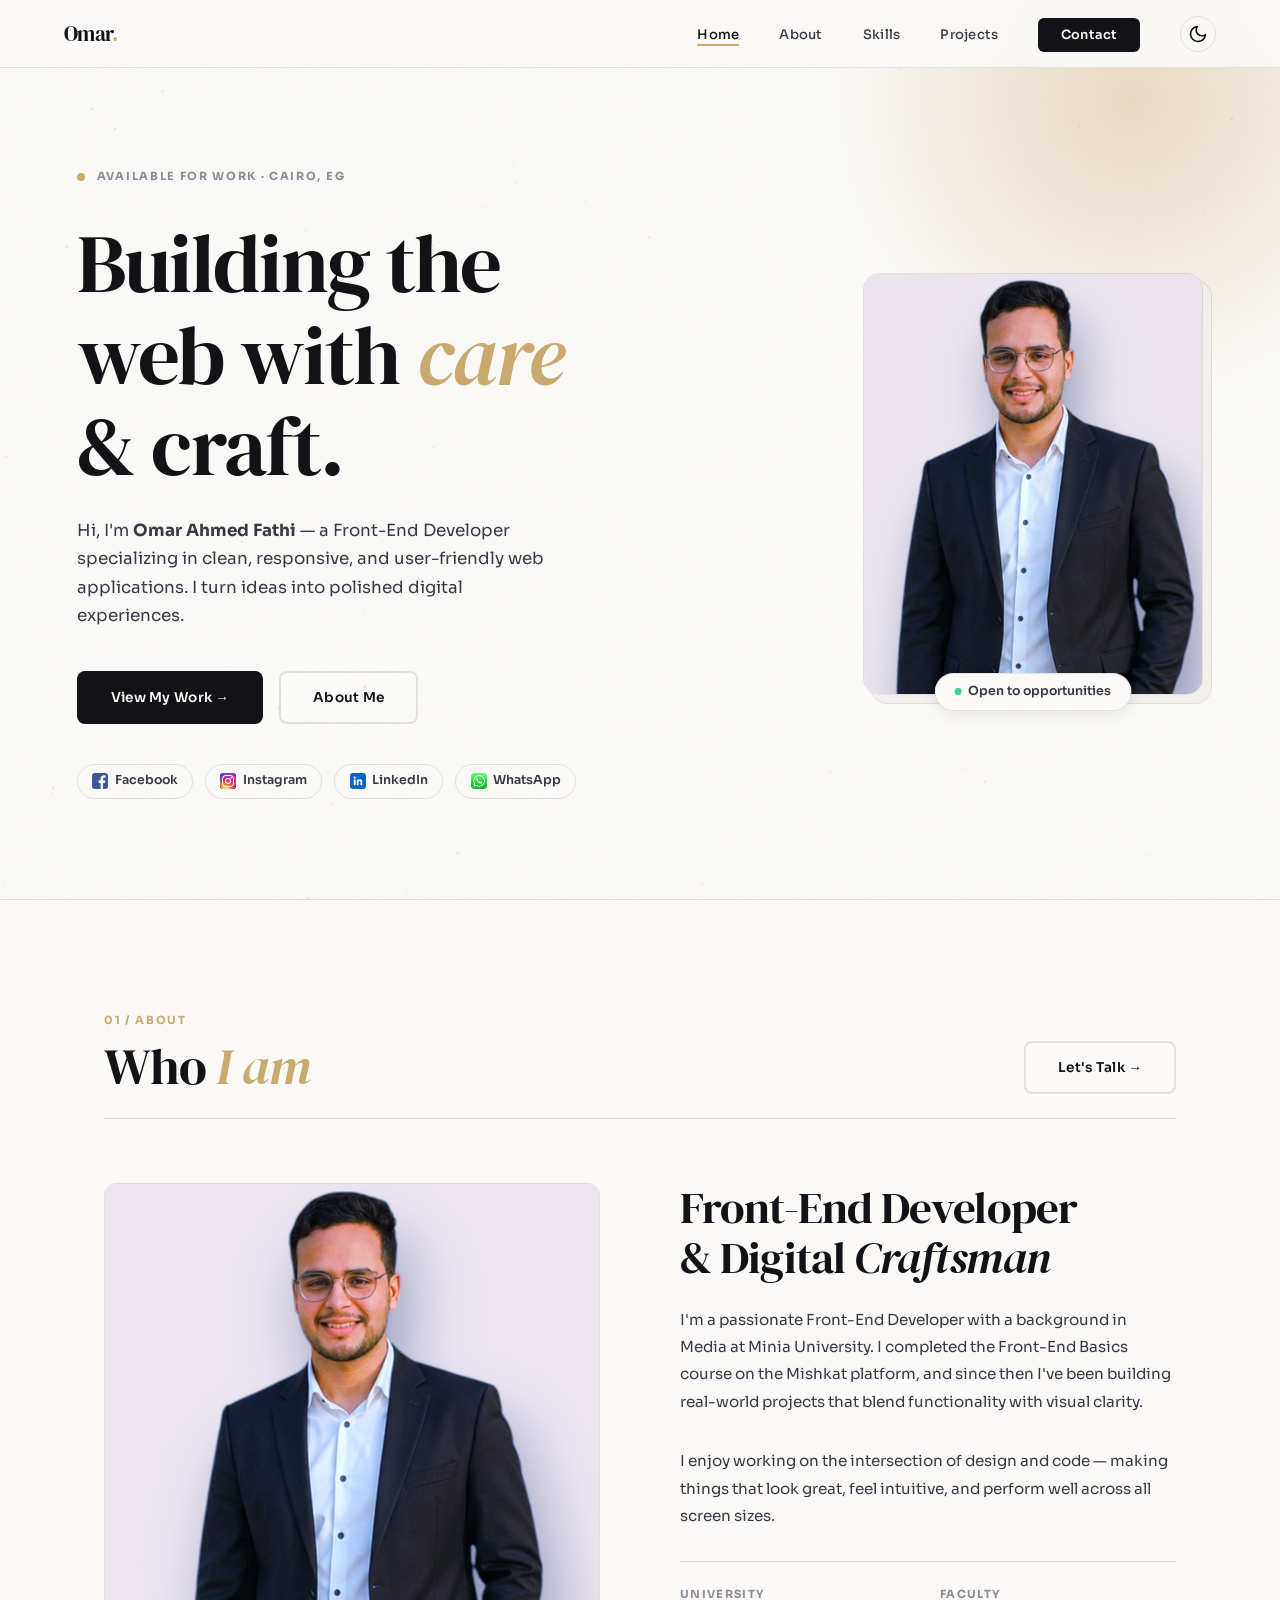
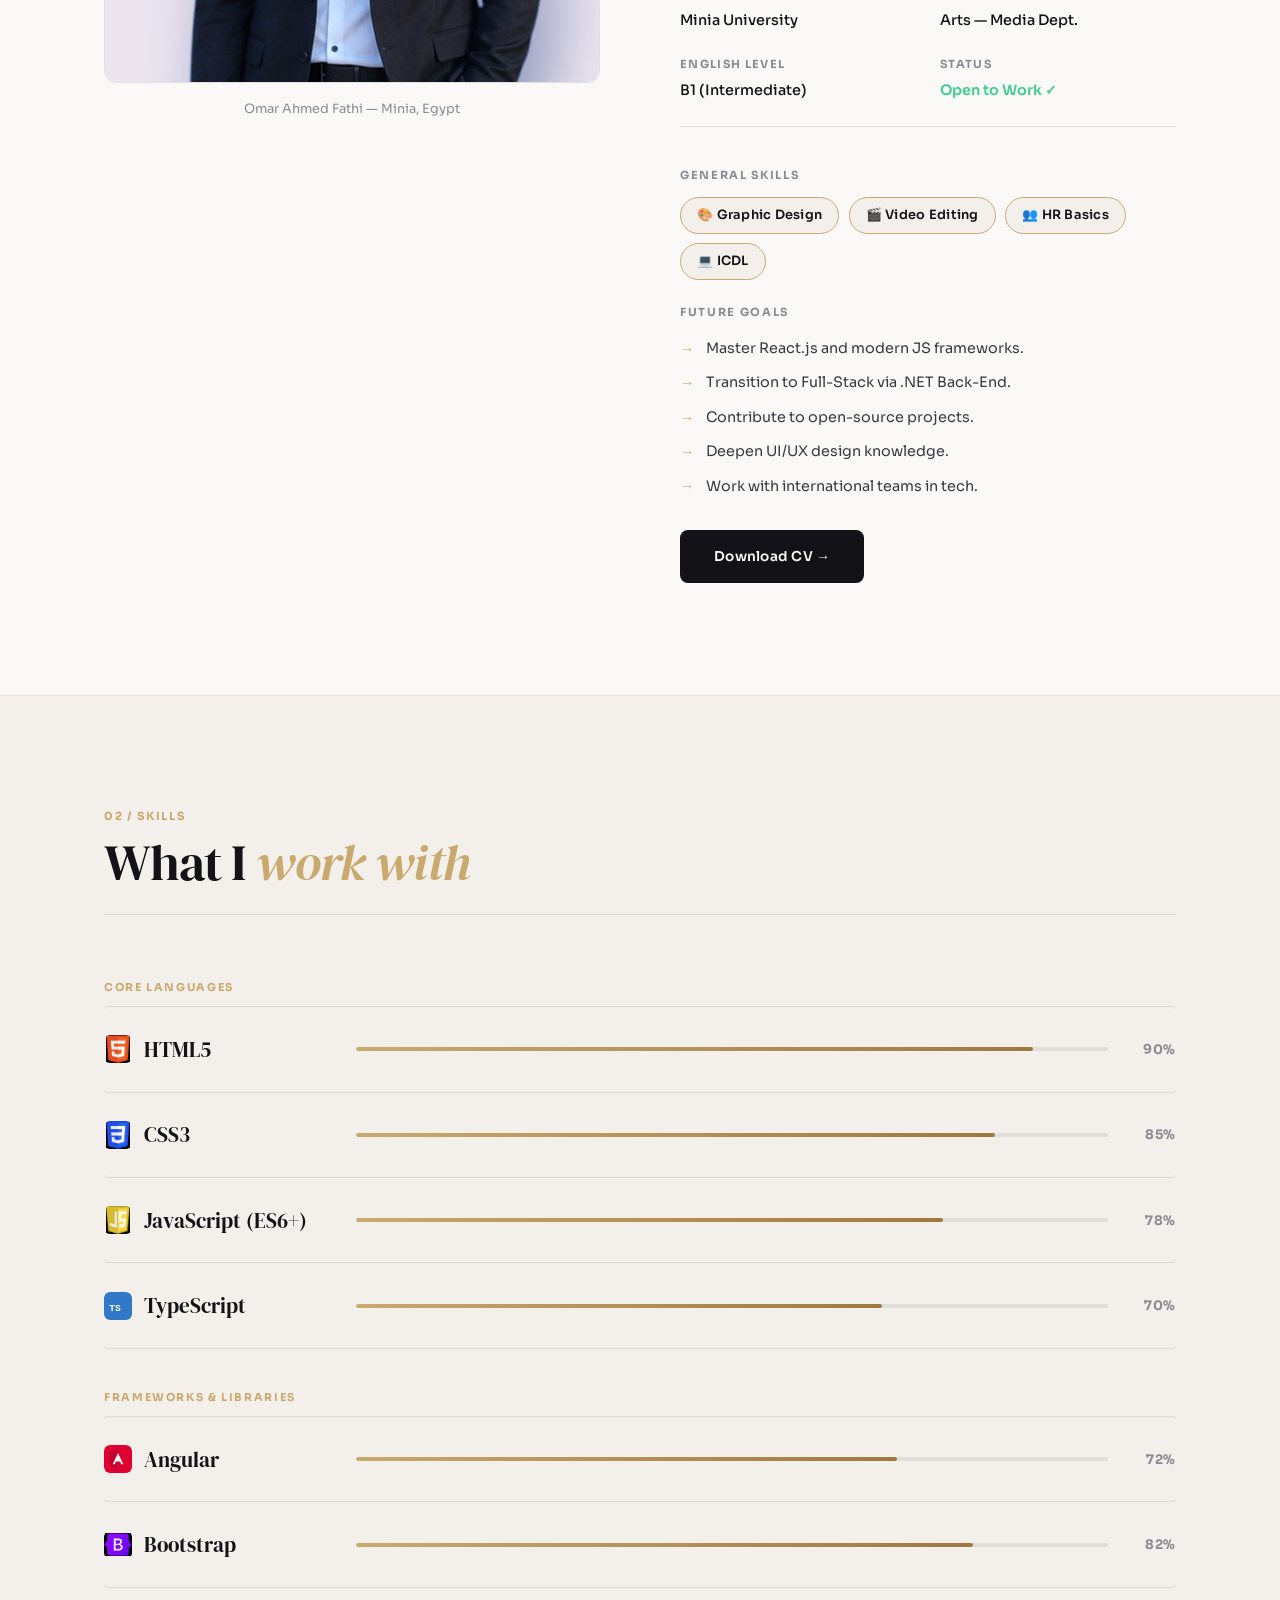
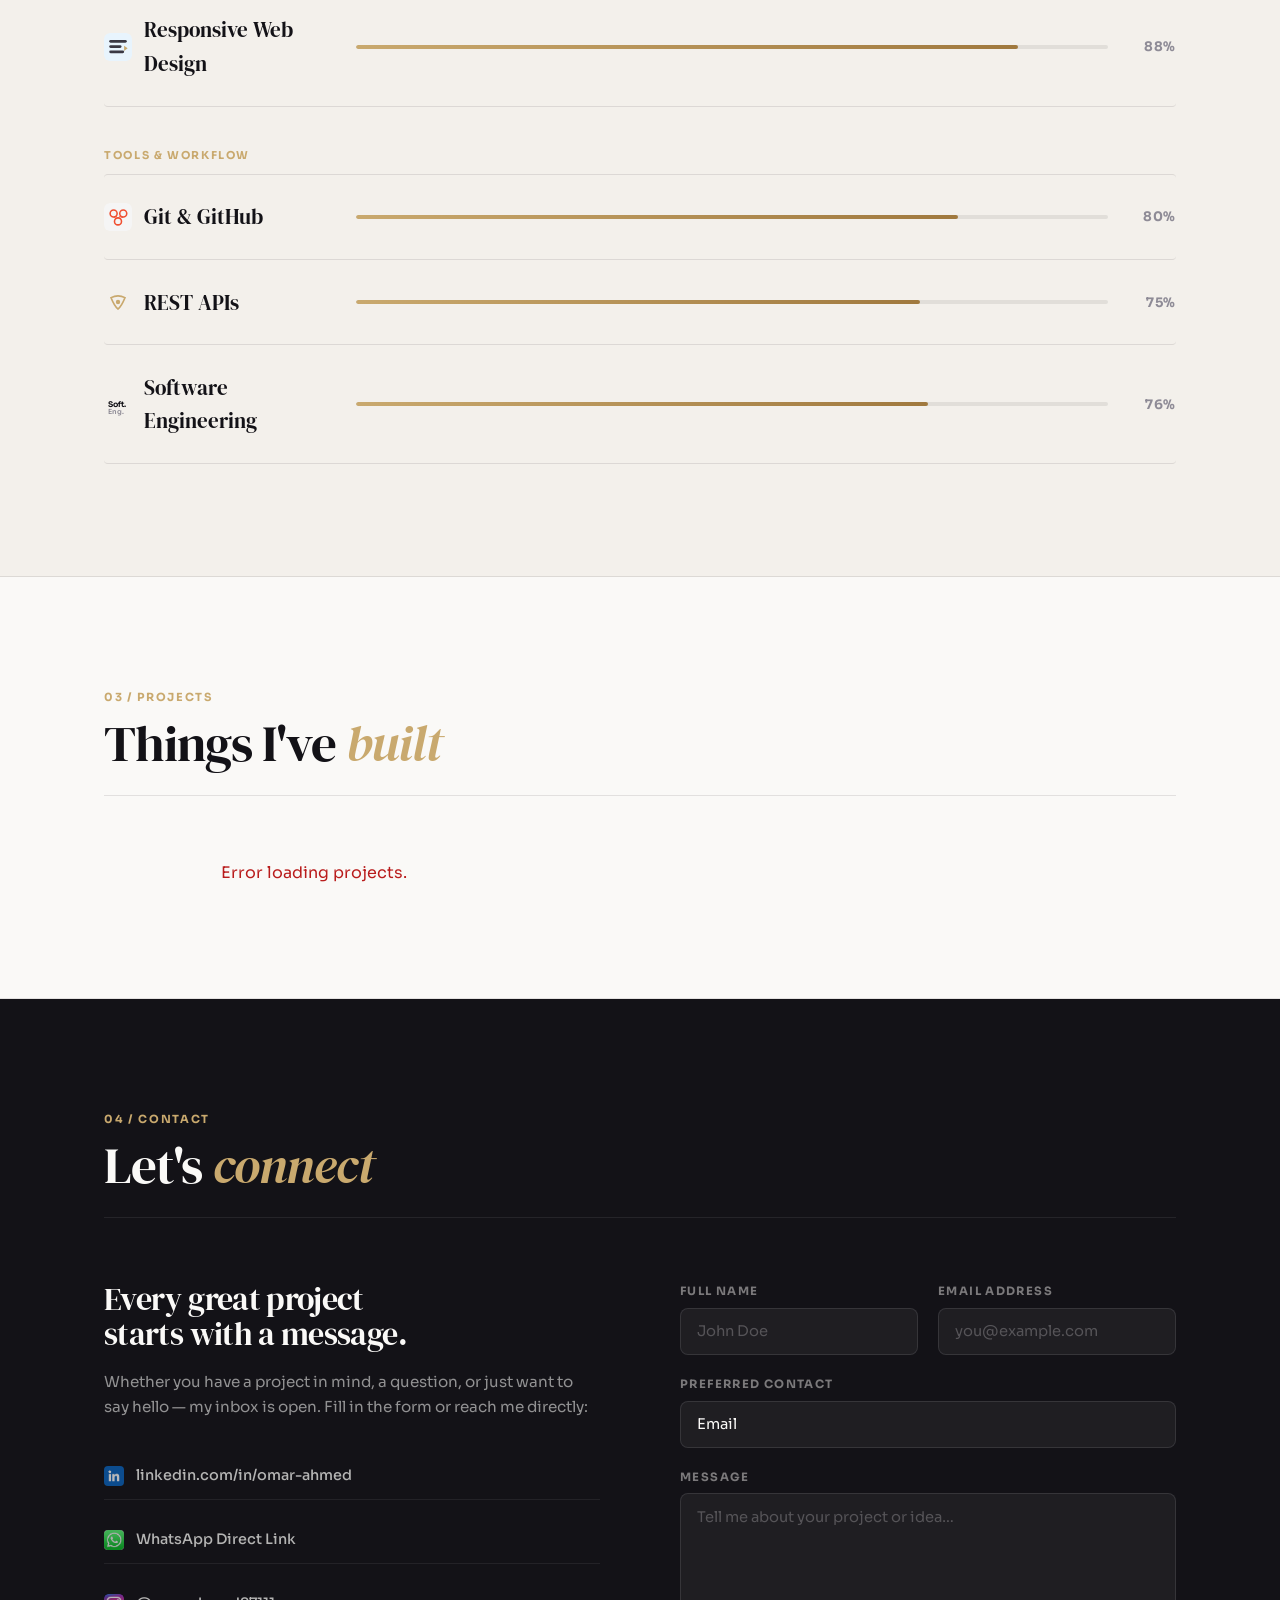
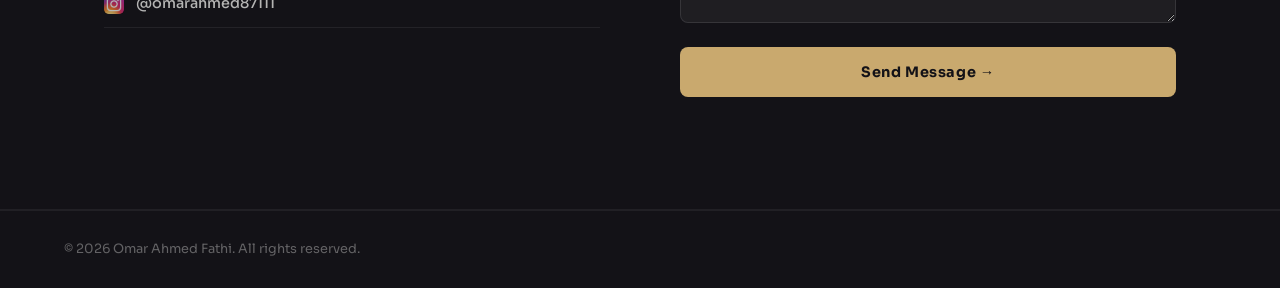
==== Frontend/index.html @ cca3f872 "feat: full portfolio with .NET backend, dark mode, dashboard auth, animations" ====
<!DOCTYPE html>
<html lang="en">
<head>
  <meta charset="UTF-8">
  <meta name="viewport" content="width=device-width, initial-scale=1.0">
  <title>Omar Ahmed — Front‑End Developer & UI/UX Designer</title>
  <meta name="description" content="Omar Ahmed Fathi – Front‑End Developer crafting responsive, pixel‑perfect web experiences. Open to freelance, remote, and full‑time opportunities.">
  <link rel="preconnect" href="https://fonts.googleapis.com">
  <link rel="preconnect" href="https://fonts.gstatic.com" crossorigin>
  <link href="https://fonts.googleapis.com/css2?family=DM+Serif+Display:ital@0;1&family=Sora:wght@300;400;500;600;700&display=swap" rel="stylesheet">
  <link rel="stylesheet" href="style.css">
</head>
<body>

  <!-- ═══════════ NAVBAR ═══════════ -->
  <nav id="mainNav">
    <div class="nav-inner">
      <a href="#home" class="nav-logo">Omar<span>.</span></a>

      <ul class="nav-links" id="navLinks">
        <li><a href="#home">Home</a></li>
        <li><a href="#about">About</a></li>
        <li><a href="#skills">Skills</a></li>
        <li><a href="#projects">Projects</a></li>
        <li><a href="#contact" class="nav-cta">Contact</a></li>
        <li>
          <button id="themeToggle" class="theme-toggle-btn" aria-label="Toggle theme">
            <!-- Moon icon (for light mode) -->
            <svg id="moonIcon" xmlns="http://www.w3.org/2000/svg" width="20" height="20" viewBox="0 0 24 24" fill="none" stroke="currentColor" stroke-width="2" stroke-linecap="round" stroke-linejoin="round">
              <path d="M21 12.79A9 9 0 1 1 11.21 3 7 7 0 0 0 21 12.79z"></path>
            </svg>
            <!-- Sun icon (for dark mode) -->
            <svg id="sunIcon" xmlns="http://www.w3.org/2000/svg" width="20" height="20" viewBox="0 0 24 24" fill="none" stroke="currentColor" stroke-width="2" stroke-linecap="round" stroke-linejoin="round" style="display: none;">
              <circle cx="12" cy="12" r="5"></circle>
              <line x1="12" y1="1" x2="12" y2="3"></line>
              <line x1="12" y1="21" x2="12" y2="23"></line>
              <line x1="4.22" y1="4.22" x2="5.64" y2="5.64"></line>
              <line x1="18.36" y1="18.36" x2="19.78" y2="19.78"></line>
              <line x1="1" y1="12" x2="3" y2="12"></line>
              <line x1="21" y1="12" x2="23" y2="12"></line>
              <line x1="4.22" y1="19.78" x2="5.64" y2="18.36"></line>
              <line x1="18.36" y1="5.64" x2="19.78" y2="4.22"></line>
            </svg>
          </button>
        </li>
      </ul>

      <button class="nav-toggle" id="navToggle" aria-label="Toggle menu">
        <span></span><span></span><span></span>
      </button>
    </div>
  </nav>

  <!-- ═══════════ HERO ═══════════ -->
  <section id="home">
    <div class="hero-inner">

      <!-- Left: Text -->
      <div class="hero-text">
        <div class="hero-eyebrow">
          <span class="dot"></span>
          <span class="label">Available for work · Cairo, EG</span>
        </div>

        <h1 class="hero-title reveal">
          Building the<br>
          web with <em>care</em><br>
          & craft.
        </h1>

        <p class="hero-sub reveal" data-d="1">
          Hi, I'm <strong>Omar Ahmed Fathi</strong> — a Front-End Developer
          specializing in clean, responsive, and user-friendly web applications.
          I turn ideas into polished digital experiences.
        </p>

        <div class="hero-actions reveal" data-d="2">
          <a href="#projects" class="btn-primary">View My Work →</a>
          <a href="#about"    class="btn-secondary">About Me</a>
        </div>

        <div class="hero-socials reveal" data-d="3">
          <a href="https://www.facebook.com/OmarAhmed8787" target="_blank" rel="noopener" class="social-pill">
            <img src="download.png" alt="">Facebook
          </a>
          <a href="https://www.instagram.com/omarahmed87111" target="_blank" rel="noopener" class="social-pill">
            <img src="instagram.jpg" alt="">Instagram
          </a>
          <a href="https://www.linkedin.com/in/omar-ahmed-b2357a26a" target="_blank" rel="noopener" class="social-pill">
            <img src="linked.png" alt="">LinkedIn
          </a>
          <a href="https://wa.me/qr/S2F5TFCACLSGJ1" target="_blank" rel="noopener" class="social-pill">
            <img src="whats.jpeg" alt="">WhatsApp
          </a>
        </div>
      </div>

      <!-- Right: Photo -->
      <div class="hero-photo-wrap reveal from-right">
        <div class="hero-photo-card">
          <img src="omar1.jpg" alt="Omar Ahmed Fathi">
        </div>
        <div class="hero-badge">
          <span class="status-dot"></span> Open to opportunities
        </div>
      </div>

    </div>
  </section>

  <!-- ═══════════ ABOUT ═══════════ -->
  <section id="about">
    <div class="section-wrap">

      <div class="section-header reveal">
        <div>
          <div class="section-num">01 / About</div>
          <h2 class="section-title">Who <em>I am</em></h2>
        </div>
        <a href="#contact" class="btn-secondary" style="flex-shrink:0">Let's Talk →</a>
      </div>

      <div class="about-grid">
        <div class="about-photo reveal from-left">
          <img src="omar1.jpg" alt="Omar Ahmed">
          <p class="about-photo-caption">Omar Ahmed Fathi — Minia, Egypt</p>
        </div>

        <div class="about-content reveal from-right" data-d="1">
          <h2>Front-End Developer<br>& Digital <em>Craftsman</em></h2>

          <p class="about-body" style="margin-top:1.25rem">
            I'm a passionate Front-End Developer with a background in Media at
            Minia University. I completed the Front-End Basics course on the
            Mishkat platform, and since then I've been building real-world projects
            that blend functionality with visual clarity.
          </p>

          <p class="about-body">
            I enjoy working on the intersection of design and code — making
            things that look great, feel intuitive, and perform well across all
            screen sizes.
          </p>

          <div class="info-row">
            <div class="info-item">
              <div class="info-label">University</div>
              <div class="info-value">Minia University</div>
            </div>
            <div class="info-item">
              <div class="info-label">Faculty</div>
              <div class="info-value">Arts — Media Dept.</div>
            </div>
            <div class="info-item">
              <div class="info-label">English Level</div>
              <div class="info-value">B1 (Intermediate)</div>
            </div>
            <div class="info-item">
              <div class="info-label">Status</div>
              <div class="info-value" style="color:#3ecf8e; font-weight:600">Open to Work ✓</div>
            </div>
          </div>

          <p class="label" style="margin-bottom:0.75rem">General Skills</p>
          <div class="general-skills-badges">
            <span class="gen-badge">🎨 Graphic Design</span>
            <span class="gen-badge">🎬 Video Editing</span>
            <span class="gen-badge">👥 HR Basics</span>
            <span class="gen-badge">💻 ICDL</span>
          </div>

          <p class="label" style="margin-bottom:1rem; margin-top:1.5rem">Future Goals</p>
          <ul class="goals-list">
            <li>Master React.js and modern JS frameworks.</li>
            <li>Transition to Full-Stack via .NET Back-End.</li>
            <li>Contribute to open-source projects.</li>
            <li>Deepen UI/UX design knowledge.</li>
            <li>Work with international teams in tech.</li>
          </ul>

          <div style="margin-top:2rem; display:flex; gap:1rem; flex-wrap:wrap">
            <a href="#" class="btn-primary">Download CV →</a>
          </div>
        </div>
      </div>

    </div>
  </section>

  <!-- ═══════════ SKILLS ═══════════ -->
  <section id="skills">
    <div class="section-wrap">

      <div class="section-header reveal">
        <div>
          <div class="section-num">02 / Skills</div>
          <h2 class="section-title">What I <em>work with</em></h2>
        </div>
      </div>

      <!-- ── Core ──────────────────────────────── -->
      <p class="skills-group-label reveal">Core Languages</p>
      <div class="skills-list" id="skillsList">
        <div class="skill-row reveal" data-d="1">
          <div class="skill-name"><img src="html1.jpg" alt="HTML5">HTML5</div>
          <div class="skill-bar-wrap"><div class="skill-bar" data-pct="90"></div></div>
          <div class="skill-pct">90%</div>
        </div>
        <div class="skill-row reveal" data-d="2">
          <div class="skill-name"><img src="css.jpg" alt="CSS3">CSS3</div>
          <div class="skill-bar-wrap"><div class="skill-bar" data-pct="85"></div></div>
          <div class="skill-pct">85%</div>
        </div>
        <div class="skill-row reveal" data-d="3">
          <div class="skill-name"><img src="JS.jpg" alt="JavaScript">JavaScript (ES6+)</div>
          <div class="skill-bar-wrap"><div class="skill-bar" data-pct="78"></div></div>
          <div class="skill-pct">78%</div>
        </div>
        <div class="skill-row reveal" data-d="4">
          <div class="skill-name">
            <svg class="skill-svg-icon" viewBox="0 0 32 32" xmlns="http://www.w3.org/2000/svg"><rect width="32" height="32" rx="6" fill="#3178C6"/><text x="6" y="22" font-size="11" font-weight="700" fill="#fff" font-family="monospace">TS</text></svg>
            TypeScript
          </div>
          <div class="skill-bar-wrap"><div class="skill-bar" data-pct="70"></div></div>
          <div class="skill-pct">70%</div>
        </div>
      </div>

      <!-- ── Frameworks ─────────────────────────── -->
      <p class="skills-group-label reveal" style="margin-top:2.5rem">Frameworks &amp; Libraries</p>
      <div class="skills-list">
        <div class="skill-row reveal" data-d="1">
          <div class="skill-name">
            <svg class="skill-svg-icon" viewBox="0 0 32 32" xmlns="http://www.w3.org/2000/svg"><rect width="32" height="32" rx="6" fill="#DD0031"/><polygon points="16,5 5.5,9.8 7.2,23.8 16,28.5 24.8,23.8 26.5,9.8" fill="#C3002F"/><polygon points="16,5 16,28.5 24.8,23.8 26.5,9.8" fill="#DD0031"/><polygon points="16,9 10,22 12.3,22 13.6,18.8 18.4,18.8 19.7,22 22,22" fill="#fff"/><polygon points="16,12.5 17.9,17.2 14.1,17.2" fill="#fff" opacity=".5"/></svg>
            Angular
          </div>
          <div class="skill-bar-wrap"><div class="skill-bar" data-pct="72"></div></div>
          <div class="skill-pct">72%</div>
        </div>
        <div class="skill-row reveal" data-d="2">
          <div class="skill-name"><img src="boots.jpg" alt="Bootstrap">Bootstrap</div>
          <div class="skill-bar-wrap"><div class="skill-bar" data-pct="82"></div></div>
          <div class="skill-pct">82%</div>
        </div>
        <div class="skill-row reveal" data-d="3">
          <div class="skill-name">
            <svg class="skill-svg-icon" viewBox="0 0 32 32" xmlns="http://www.w3.org/2000/svg"><rect width="32" height="32" rx="6" fill="#e8f4fd"/><rect x="6" y="8" width="20" height="3" rx="1.5" fill="#3a3843"/><rect x="6" y="14" width="14" height="3" rx="1.5" fill="#3a3843"/><rect x="6" y="20" width="17" height="3" rx="1.5" fill="#3a3843"/><path d="M23 14.5v6l4-3-4-3z" fill="#c9a96e"/></svg>
            Responsive Web Design
          </div>
          <div class="skill-bar-wrap"><div class="skill-bar" data-pct="88"></div></div>
          <div class="skill-pct">88%</div>
        </div>
      </div>

      <!-- ── Tools ─────────────────────────────── -->
      <p class="skills-group-label reveal" style="margin-top:2.5rem">Tools &amp; Workflow</p>
      <div class="skills-list">
        <div class="skill-row reveal" data-d="1">
          <div class="skill-name">
            <svg class="skill-svg-icon" viewBox="0 0 32 32" xmlns="http://www.w3.org/2000/svg"><rect width="32" height="32" rx="6" fill="#f5f5f5"/><circle cx="11" cy="12" r="4" stroke="#F05032" stroke-width="1.8" fill="none"/><circle cx="22" cy="12" r="4" stroke="#F05032" stroke-width="1.8" fill="none"/><circle cx="16" cy="21" r="4" stroke="#F05032" stroke-width="1.8" fill="none"/><line x1="14.5" y1="15.5" x2="11" y2="16.5" stroke="#F05032" stroke-width="1.3"/><line x1="17.5" y1="15.5" x2="22" y2="16.5" stroke="#F05032" stroke-width="1.3"/></svg>
            Git &amp; GitHub
          </div>
          <div class="skill-bar-wrap"><div class="skill-bar" data-pct="80"></div></div>
          <div class="skill-pct">80%</div>
        </div>

        <div class="skill-row reveal">
          <div class="skill-name">
            <svg class="skill-svg-icon" viewBox="0 0 32 32" xmlns="http://www.w3.org/2000/svg"><rect width="32" height="32" rx="6" fill="#f3f0eb"/><path d="M8 11 Q16 7 24 11 Q20 21 16 24 Q12 21 8 11Z" stroke="#c9a96e" stroke-width="1.8" fill="none"/><circle cx="16" cy="16" r="2.5" fill="#c9a96e"/></svg>
            REST APIs
          </div>
          <div class="skill-bar-wrap"><div class="skill-bar" data-pct="75"></div></div>
          <div class="skill-pct">75%</div>
        </div>
        <div class="skill-row reveal" data-d="1">
          <div class="skill-name">
            <svg class="skill-svg-icon" viewBox="0 0 32 32" xmlns="http://www.w3.org/2000/svg"><rect width="32" height="32" rx="6" fill="#f3f0eb"/><text x="5" y="19" font-size="9" font-weight="700" fill="#131217" font-family="'Sora',sans-serif">Soft.</text><text x="5" y="27" font-size="8" font-weight="600" fill="#8e8b96" font-family="'Sora',sans-serif">Eng.</text></svg>
            Software Engineering
          </div>
          <div class="skill-bar-wrap"><div class="skill-bar" data-pct="76"></div></div>
          <div class="skill-pct">76%</div>
        </div>
      </div>

    </div>
  </section>

  <!-- ═══════════ PROJECTS ═══════════ -->
  <section id="projects">
    <div class="section-wrap">

      <div class="section-header reveal">
        <div>
          <div class="section-num">03 / Projects</div>
          <h2 class="section-title">Things I've <em>built</em></h2>
        </div>
      </div>

      <div id="dynamicProjectsGrid" class="projects-grid">
        <!-- Projects will be dynamically loaded here by script.js -->
      </div>
    </div>
  </section>

  <!-- ═══════════ CONTACT ═══════════ -->
  <section id="contact">
    <div class="section-wrap">

      <div class="section-header reveal">
        <div>
          <div class="section-num">04 / Contact</div>
          <h2 class="section-title">Let's <em>connect</em></h2>
        </div>
      </div>

      <div class="contact-grid">

        <!-- Left: Info -->
        <div class="contact-intro reveal from-left">
          <h3>Every great project<br>starts with a message.</h3>
          <p>Whether you have a project in mind, a question, or just want to say hello — my inbox is open. Fill in the form or reach me directly:</p>

          <div class="contact-links">
            <a href="https://www.linkedin.com/in/omar-ahmed-b2357a26a" target="_blank" rel="noopener" class="contact-link-item">
              <img src="linked.png" alt="LinkedIn"> linkedin.com/in/omar-ahmed
            </a>
            <a href="https://wa.me/qr/S2F5TFCACLSGJ1" target="_blank" rel="noopener" class="contact-link-item">
              <img src="whats.jpeg" alt="WhatsApp"> WhatsApp Direct Link
            </a>
            <a href="https://www.instagram.com/omarahmed87111" target="_blank" rel="noopener" class="contact-link-item">
              <img src="instagram.jpg" alt="Instagram"> @omarahmed87111
            </a>
          </div>
        </div>

        <!-- Right: Form -->
        <div class="reveal from-right" data-d="1">
          <div id="formMessage" class="d-none" style="display:none"></div>
          <form id="contactForm" class="contact-form-wrap" novalidate>
            <div style="display:grid; grid-template-columns:1fr 1fr; gap:1.25rem">
              <div class="field-group">
                <label class="field-label">Full Name</label>
                <input type="text" id="name" class="field-input" required placeholder="John Doe">
              </div>
              <div class="field-group">
                <label class="field-label">Email Address</label>
                <input type="email" id="email" class="field-input" required placeholder="you@example.com">
              </div>
            </div>
            <div class="field-group">
              <label class="field-label">Preferred Contact</label>
              <select id="contactVia" class="field-select">
                <option value="Email">Email</option>
                <option value="WhatsApp">WhatsApp / Phone</option>
              </select>
            </div>
            <div class="field-group">
              <label class="field-label">Message</label>
              <textarea id="message" class="field-textarea" required placeholder="Tell me about your project or idea…"></textarea>
            </div>
            <button type="submit" class="form-submit" id="submitBtn">Send Message →</button>
          </form>
        </div>

      </div>
    </div>
  </section>

  <!-- ═══════════ FOOTER ═══════════ -->
  <footer>
    <p>&copy; 2026 Omar Ahmed Fathi. All rights reserved.</p>
  </footer>

  <script src="script.js"></script>
</body>
</html>
---- Frontend/style.css ----
/* ==========================================
   OMAR AHMED — PORTFOLIO
   Design: Editorial / Warm-Modern
========================================== */

@import url('https://fonts.googleapis.com/css2?family=DM+Serif+Display:ital@0;1&family=Sora:wght@300;400;500;600;700&display=swap');

/* ─── DESIGN TOKENS ─────────────────────── */
:root {
  --ink:        #131217;        /* near-black text */
  --ink-2:      #3a3843;        /* secondary text */
  --ink-3:      #8e8b96;        /* muted/caption */
  --paper:      #faf9f7;        /* warm off-white bg */
  --paper-2:    #f3f0eb;        /* slightly deeper */
  --warm:       #c9a96e;        /* gold accent */
  --warm-deep:  #a0793e;        /* dark gold */
  --line:       rgba(19,18,23,0.1); /* subtle divider */
  --nav-h:      68px;
}

[data-theme="dark"] {
  --ink:        #f0f0f5;
  --ink-2:      #c3c3d0;
  --ink-3:      #8888a0;
  --paper:      #0b0c10;
  --paper-2:    #15161d;
  --warm:       #00e5ff;
  --warm-deep:  #00b3cc;
  --line:       rgba(255,255,255,0.1);
}

/* ─── RESET & BASE ───────────────────────── */
*, *::before, *::after { box-sizing: border-box; margin: 0; padding: 0; }

html { scroll-behavior: smooth; }

body {
  background: var(--paper);
  color: var(--ink);
  font-family: 'Sora', sans-serif;
  font-size: 16px;
  line-height: 1.6;
  overflow-x: hidden;
  -webkit-font-smoothing: antialiased;
  transition: background-color 0.4s ease, color 0.4s ease;
}

img { display: block; max-width: 100%; }

/* ─── KEYFRAME ANIMATIONS ────────────────── */
@keyframes fadeUp {
  from { opacity: 0; transform: translateY(40px); }
  to   { opacity: 1; transform: translateY(0); }
}

@keyframes fadeIn {
  from { opacity: 0; }
  to   { opacity: 1; }
}

@keyframes slideInLeft {
  from { opacity: 0; transform: translateX(-50px); }
  to   { opacity: 1; transform: translateX(0); }
}

@keyframes slideInRight {
  from { opacity: 0; transform: translateX(50px); }
  to   { opacity: 1; transform: translateX(0); }
}

@keyframes scaleIn {
  from { opacity: 0; transform: scale(0.88); }
  to   { opacity: 1; transform: scale(1); }
}

@keyframes floatY {
  0%, 100% { transform: translateY(0px); }
  50%       { transform: translateY(-14px); }
}

@keyframes floatBlob {
  0%, 100% { transform: translate(0,0) scale(1); }
  33%       { transform: translate(30px,-20px) scale(1.05); }
  66%       { transform: translate(-20px,15px) scale(0.97); }
}

@keyframes shimmer {
  0%   { background-position: -400px 0; }
  100% { background-position: 400px 0; }
}

@keyframes rotateBorder {
  from { transform: rotate(0deg); }
  to   { transform: rotate(360deg); }
}

@keyframes glowPulse {
  0%, 100% { box-shadow: 0 0 15px rgba(201,169,110,0.3); }
  50%       { box-shadow: 0 0 35px rgba(201,169,110,0.7); }
}

[data-theme="dark"] { --glow: rgba(0,229,255,0.4); }
:root { --glow: rgba(201,169,110,0.4); }

/* ─── SCROLL REVEAL ─────────────────────── */
.reveal {
  opacity: 0;
  transform: translateY(36px);
  transition: opacity 0.7s cubic-bezier(.22,1,.36,1), transform 0.7s cubic-bezier(.22,1,.36,1);
}

.reveal.visible {
  opacity: 1;
  transform: translateY(0);
}

.reveal[data-d="1"] { transition-delay: 0.08s; }
.reveal[data-d="2"] { transition-delay: 0.18s; }
.reveal[data-d="3"] { transition-delay: 0.28s; }
.reveal[data-d="4"] { transition-delay: 0.38s; }
.reveal[data-d="5"] { transition-delay: 0.48s; }


/* ─── TYPOGRAPHY ─────────────────────────── */
h1, h2, h3, .serif {
  font-family: 'DM Serif Display', serif;
  font-weight: 400;
  line-height: 1.1;
  letter-spacing: -0.02em;
}

.label {
  font-family: 'Sora', sans-serif;
  font-size: 0.7rem;
  font-weight: 700;
  letter-spacing: 0.15em;
  text-transform: uppercase;
  color: var(--ink-3);
}

.accent-text { color: var(--warm); }

/* ─── NAV ────────────────────────────────── */
#mainNav {
  position: fixed;
  top: 0; left: 0; right: 0;
  height: var(--nav-h);
  z-index: 999;
  display: flex;
  align-items: center;
  background: rgba(250,249,247,0.92);
  backdrop-filter: blur(14px);
  -webkit-backdrop-filter: blur(14px);
  border-bottom: 1px solid var(--line);
  padding: 0 clamp(1.5rem, 5vw, 4rem);
  transition: box-shadow 0.3s, background 0.4s ease;
}

[data-theme="dark"] #mainNav {
  background: rgba(11, 12, 16, 0.92);
}

#mainNav.scrolled {
  box-shadow: 0 2px 24px rgba(19,18,23,0.06);
}

.nav-inner {
  width: 100%;
  max-width: 1200px;
  margin: auto;
  display: flex;
  align-items: center;
  justify-content: space-between;
}

.nav-logo {
  font-family: 'DM Serif Display', serif;
  font-size: 1.3rem;
  color: var(--ink);
  text-decoration: none;
  letter-spacing: -0.03em;
}

.nav-logo span { color: var(--warm); }

.nav-links {
  display: flex;
  gap: 2.5rem;
  list-style: none;
  align-items: center;
}

.nav-links a {
  font-size: 0.82rem;
  font-weight: 500;
  color: var(--ink-2);
  text-decoration: none;
  letter-spacing: 0.02em;
  transition: color 0.2s;
  position: relative;
}

.nav-links a::after {
  content: '';
  position: absolute;
  bottom: -3px; left: 0;
  width: 0; height: 1.5px;
  background: var(--warm);
  transition: width 0.25s ease;
}

.nav-links a:hover,
.nav-links a.active { color: var(--ink); }
.nav-links a:hover::after,
.nav-links a.active::after { width: 100%; }

.nav-cta {
  background: var(--ink) !important;
  color: var(--paper) !important;
  padding: 0.55rem 1.4rem !important;
  border-radius: 6px !important;
  font-size: 0.8rem !important;
  font-weight: 600 !important;
  transition: background 0.25s, transform 0.2s !important;
}

.nav-cta::after { display: none !important; }
.nav-cta:hover {
  background: var(--warm-deep) !important;
  transform: translateY(-1px) !important;
}

/* Mobile toggle */
.nav-toggle {
  display: none;
  flex-direction: column;
  gap: 5px;
  cursor: pointer;
  border: none;
  background: none;
  padding: 4px;
}

.nav-toggle span {
  display: block;
  width: 24px;
  height: 2px;
  background: var(--ink);
  border-radius: 2px;
  transition: all 0.3s;
}

/* Theme toggle button */
.theme-toggle-btn {
  background: none;
  border: 1.5px solid var(--line);
  border-radius: 50%;
  width: 36px;
  height: 36px;
  font-size: 1rem;
  color: var(--ink); /* Added color so SVG stroke is visible */
  cursor: pointer;
  display: flex;
  align-items: center;
  justify-content: center;
  transition: border-color 0.25s, transform 0.2s, background 0.3s, color 0.3s;
  padding: 0;
  line-height: 1;
}

.theme-toggle-btn:hover {
  border-color: var(--warm);
  transform: rotate(20deg) scale(1.1);
  background: var(--paper-2);
}

/* ─── HERO ───────────────────────────────── */
#home {
  min-height: 100vh;
  padding-top: var(--nav-h);
  display: flex;
  align-items: center;
  padding-left: clamp(1.5rem, 6vw, 6rem);
  padding-right: clamp(1.5rem, 6vw, 6rem);
  border-bottom: 1px solid var(--line);
  position: relative;
  overflow: hidden;
}

/* Animated blob decorations */
#home::after {
  content: '';
  position: absolute;
  width: 600px;
  height: 600px;
  border-radius: 50%;
  background: radial-gradient(circle, var(--glow) 0%, transparent 70%);
  top: -200px;
  right: -150px;
  animation: floatBlob 10s ease-in-out infinite;
  pointer-events: none;
  z-index: 0;
}

/* Subtle background grain */
#home::before {
  content: '';
  position: absolute;
  inset: 0;
  background-image: url("data:image/svg+xml,%3Csvg viewBox='0 0 256 256' xmlns='http://www.w3.org/2000/svg'%3E%3Cfilter id='n'%3E%3CfeTurbulence type='fractalNoise' baseFrequency='0.9' numOctaves='4' stitchTiles='stitch'/%3E%3C/filter%3E%3Crect width='100%25' height='100%25' filter='url(%23n)' opacity='0.03'/%3E%3C/svg%3E");
  opacity: 0.4;
  pointer-events: none;
}

.hero-inner {
  max-width: 1200px;
  margin: auto;
  width: 100%;
  display: grid;
  grid-template-columns: 1fr 340px;
  gap: 4rem;
  align-items: center;
  position: relative;
  z-index: 1;
}

/* Hero entrance animations */
.hero-text {
  animation: slideInLeft 0.9s cubic-bezier(.22,1,.36,1) both;
}
.hero-photo-wrap {
  animation: slideInRight 0.9s cubic-bezier(.22,1,.36,1) 0.15s both;
}

.hero-eyebrow {
  display: flex;
  align-items: center;
  gap: 0.75rem;
  margin-bottom: 2rem;
}

.hero-eyebrow .dot {
  width: 8px; height: 8px;
  border-radius: 50%;
  background: var(--warm);
  animation: pulse 2s ease-in-out infinite;
}

@keyframes pulse {
  0%, 100% { opacity: 1; transform: scale(1); }
  50%       { opacity: 0.5; transform: scale(0.85); }
}

.hero-title {
  font-size: clamp(3.2rem, 6.5vw, 6rem);
  color: var(--ink);
  margin-bottom: 1.5rem;
}

.hero-title em {
  font-style: italic;
  color: var(--warm);
}

.hero-sub {
  font-size: 1.05rem;
  color: var(--ink-2);
  line-height: 1.7;
  max-width: 480px;
  margin-bottom: 2.5rem;
  font-weight: 400;
}

.hero-actions {
  display: flex;
  gap: 1rem;
  flex-wrap: wrap;
}

/* ─── BUTTONS ────────────────────────────── */
.btn-primary {
  display: inline-flex;
  align-items: center;
  gap: 0.5rem;
  background: var(--ink);
  color: var(--paper);
  font-family: 'Sora', sans-serif;
  font-size: 0.85rem;
  font-weight: 600;
  padding: 0.85rem 2rem;
  border-radius: 8px;
  text-decoration: none;
  border: 2px solid var(--ink);
  letter-spacing: 0.02em;
  transition: all 0.25s ease;
}

.btn-primary:hover {
  background: var(--warm-deep);
  border-color: var(--warm-deep);
  color: #fff;
  transform: translateY(-2px);
  box-shadow: 0 8px 20px rgba(0,0,0,0.1);
}

.btn-secondary {
  display: inline-flex;
  align-items: center;
  gap: 0.5rem;
  background: transparent;
  color: var(--ink);
  font-family: 'Sora', sans-serif;
  font-size: 0.85rem;
  font-weight: 600;
  padding: 0.85rem 2rem;
  border-radius: 8px;
  text-decoration: none;
  border: 2px solid var(--line);
  letter-spacing: 0.02em;
  transition: all 0.25s ease;
}

.btn-secondary:hover {
  border-color: var(--ink);
  color: var(--ink);
  transform: translateY(-2px);
}

/* Dark mode button fixes */
[data-theme="dark"] .btn-primary {
  background: var(--warm);
  color: #0b0c10;
  border-color: var(--warm);
}

[data-theme="dark"] .btn-primary:hover {
  background: var(--warm-deep);
  border-color: var(--warm-deep);
  color: #fff;
}

[data-theme="dark"] .btn-secondary {
  color: var(--ink);
  border-color: rgba(255,255,255,0.2);
}

[data-theme="dark"] .btn-secondary:hover {
  border-color: var(--warm);
  color: var(--warm);
}

/* Hero photo card */
.hero-photo-wrap {
  position: relative;
}

.hero-photo-card {
  border-radius: 16px;
  overflow: hidden;
  border: 1px solid var(--line);
  box-shadow: 8px 8px 0 var(--paper-2), 8px 8px 0 1px var(--line);
  transition: transform 0.4s ease, box-shadow 0.4s ease;
  animation: floatY 5s ease-in-out infinite;
}

.hero-photo-card:hover {
  transform: translateY(-6px) scale(1.01);
  box-shadow: 16px 16px 0 var(--paper-2), 16px 16px 0 1px var(--line);
}

.hero-photo-card img {
  width: 100%;
  height: 420px;
  object-fit: cover;
  object-position: top center;
  filter: saturate(0.9);
  transition: filter 0.4s;
}

.hero-photo-card:hover img { filter: saturate(1.1); }

.hero-badge {
  position: absolute;
  bottom: -16px;
  left: 50%;
  transform: translateX(-50%);
  background: var(--paper);
  border: 1px solid var(--line);
  border-radius: 50px;
  padding: 0.5rem 1.2rem;
  font-size: 0.78rem;
  font-weight: 600;
  color: var(--ink-2);
  white-space: nowrap;
  box-shadow: 0 4px 16px rgba(19,18,23,0.08);
  display: flex;
  align-items: center;
  gap: 0.4rem;
}

.status-dot {
  width: 7px; height: 7px;
  border-radius: 50%;
  background: #3ecf8e;
  animation: pulse 1.8s ease-in-out infinite;
}

/* Social links */
.hero-socials {
  display: flex;
  gap: 0.75rem;
  margin-top: 2.5rem;
}

.social-pill {
  display: inline-flex;
  align-items: center;
  gap: 0.4rem;
  padding: 0.4rem 0.9rem;
  border: 1.5px solid var(--line);
  border-radius: 50px;
  text-decoration: none;
  color: var(--ink-2);
  font-size: 0.78rem;
  font-weight: 600;
  transition: all 0.2s;
}

.social-pill img {
  width: 16px; height: 16px;
  border-radius: 3px;
  object-fit: cover;
}

.social-pill:hover {
  border-color: var(--warm);
  color: var(--ink);
  background: var(--paper-2);
  transform: translateY(-2px);
}

/* ─── SECTION WRAPPER ────────────────────── */
.section-wrap {
  max-width: 1200px;
  margin: auto;
  padding: 0 clamp(1.5rem, 5vw, 4rem);
}

.section-header {
  display: flex;
  align-items: flex-end;
  justify-content: space-between;
  gap: 2rem;
  margin-bottom: 4rem;
  padding-bottom: 1.5rem;
  border-bottom: 1px solid var(--line);
}

.section-num {
  font-size: 0.7rem;
  font-weight: 700;
  letter-spacing: 0.15em;
  color: var(--warm);
  text-transform: uppercase;
  margin-bottom: 0.5rem;
}

.section-title {
  font-family: 'DM Serif Display', serif;
  font-size: clamp(2.2rem, 4vw, 3.2rem);
  color: var(--ink);
  font-weight: 400;
  letter-spacing: -0.02em;
}

.section-title em {
  font-style: italic;
  color: var(--warm);
}

/* ─── ABOUT SECTION ──────────────────────── */
#about {
  padding: 7rem 0;
  border-bottom: 1px solid var(--line);
}

.about-grid {
  display: grid;
  grid-template-columns: 1fr 1fr;
  gap: 5rem;
  align-items: start;
}

.about-photo {
  position: relative;
}

.about-photo img {
  width: 100%;
  height: 500px;
  object-fit: cover;
  object-position: top;
  border-radius: 12px;
  border: 1px solid var(--line);
}

.about-photo-caption {
  margin-top: 1rem;
  font-size: 0.8rem;
  color: var(--ink-3);
  text-align: center;
}

.about-content h2 {
  font-size: clamp(2rem, 3.5vw, 2.8rem);
  margin-bottom: 1.5rem;
}

.about-body {
  font-size: 0.95rem;
  color: var(--ink-2);
  line-height: 1.8;
  margin-bottom: 2rem;
}

.info-row {
  display: grid;
  grid-template-columns: 1fr 1fr;
  gap: 1.5rem;
  margin-bottom: 2.5rem;
  padding: 1.5rem 0;
  border-top: 1px solid var(--line);
  border-bottom: 1px solid var(--line);
}

.info-item .info-label {
  font-size: 0.7rem;
  font-weight: 700;
  letter-spacing: 0.12em;
  text-transform: uppercase;
  color: var(--ink-3);
  margin-bottom: 0.3rem;
}

.info-item .info-value {
  font-size: 0.9rem;
  font-weight: 500;
  color: var(--ink);
}

.goals-list {
  list-style: none;
  display: flex;
  flex-direction: column;
  gap: 0.75rem;
}

.goals-list li {
  display: flex;
  align-items: flex-start;
  gap: 0.75rem;
  font-size: 0.9rem;
  color: var(--ink-2);
  line-height: 1.5;
}

.goals-list li::before {
  content: '→';
  color: var(--warm);
  font-weight: 700;
  flex-shrink: 0;
  margin-top: 0.05rem;
}

/* ─── GENERAL SKILLS BADGES (About Section) ─────────── */
.general-skills-badges {
  display: flex;
  flex-wrap: wrap;
  gap: 0.6rem;
  margin-bottom: 0.5rem;
}

.gen-badge {
  display: inline-flex;
  align-items: center;
  gap: 0.4rem;
  padding: 0.45rem 1rem;
  border-radius: 100px;
  background: var(--paper-2);
  border: 1.5px solid var(--warm);
  color: var(--ink);
  font-family: 'Sora', sans-serif;
  font-size: 0.8rem;
  font-weight: 600;
  letter-spacing: 0.02em;
  transition: background 0.25s, color 0.25s, transform 0.2s;
  cursor: default;
}

.gen-badge:hover {
  background: var(--warm);
  color: #fff;
  transform: translateY(-2px);
}

[data-theme="dark"] .gen-badge {
  background: rgba(0, 229, 255, 0.08);
  border-color: var(--warm);
  color: var(--ink);
}

[data-theme="dark"] .gen-badge:hover {
  background: var(--warm);
  color: #0b0c10;
}


/* ─── SKILLS SECTION ─────────────────────── */
#skills {
  padding: 7rem 0;
  background: var(--paper-2);
  border-bottom: 1px solid var(--line);
}

.skills-list {
  display: flex;
  flex-direction: column;
  gap: 0;
}

.skill-row {
  display: grid;
  grid-template-columns: 220px 1fr auto;
  align-items: center;
  gap: 2rem;
  padding: 1.6rem 0;
  border-bottom: 1px solid var(--line);
  transition: background 0.2s, padding 0.2s;
  border-radius: 4px;
}

.skill-row:first-child { border-top: 1px solid var(--line); }

.skill-row:hover {
  background: var(--paper);
  padding-left: 1rem;
  padding-right: 1rem;
  margin-left: -1rem;
  margin-right: -1rem;
}

.skill-name {
  font-family: 'DM Serif Display', serif;
  font-size: 1.3rem;
  color: var(--ink);
  display: flex;
  align-items: center;
  gap: 0.75rem;
}

.skill-name img {
  width: 28px; height: 28px;
  border-radius: 6px;
  object-fit: contain;
}

.skill-bar-wrap {
  height: 4px;
  background: rgba(19,18,23,0.08);
  border-radius: 4px;
  overflow: hidden;
}

.skill-bar {
  height: 100%;
  background: linear-gradient(90deg, var(--warm), var(--warm-deep));
  border-radius: 4px;
  width: 0;
  transition: width 1.4s cubic-bezier(0.4, 0, 0.2, 1);
}

.skill-pct {
  font-size: 0.82rem;
  font-weight: 700;
  color: var(--ink-3);
  letter-spacing: 0.05em;
  min-width: 36px;
  text-align: right;
}

/* Group label above each skills-list */
.skills-group-label {
  font-size: 0.68rem;
  font-weight: 700;
  letter-spacing: 0.15em;
  text-transform: uppercase;
  color: var(--warm);
  margin-bottom: 0;
  padding-bottom: 0.6rem;
}

/* SVG icons used when no .jpg is available */
.skill-svg-icon {
  width: 28px;
  height: 28px;
  border-radius: 6px;
  flex-shrink: 0;
  display: block;
}

/* ─── PROJECTS SECTION ───────────────────── */
#projects {
  padding: 7rem 0;
  border-bottom: 1px solid var(--line);
}

.projects-grid {
  display: grid;
  grid-template-columns: repeat(auto-fill, minmax(380px, 420px));
  gap: 2rem;
  justify-content: start;
}

.project-item {
  background: var(--paper);
  border: 1.5px solid var(--line);
  border-radius: 14px;
  padding: 2.5rem;
  display: flex;
  flex-direction: column;
  gap: 1rem;
  text-decoration: none;
  color: inherit;
  transition: transform 0.35s cubic-bezier(.22,1,.36,1), box-shadow 0.35s ease, border-color 0.35s ease;
  position: relative;
  overflow: hidden;
}

/* shimmer on hover */
.project-item::after {
  content: '';
  position: absolute;
  inset: 0;
  background: linear-gradient(105deg, transparent 40%, rgba(255,255,255,0.06) 50%, transparent 60%);
  background-size: 400px 100%;
  opacity: 0;
  transition: opacity 0.3s;
  pointer-events: none;
}

.project-item:hover {
  transform: translateY(-6px);
  box-shadow: 0 20px 50px rgba(0,0,0,0.12);
  border-color: var(--warm);
}

.project-item:hover::after {
  opacity: 1;
  animation: shimmer 0.8s ease forwards;
}

.project-img {
  width: calc(100% + 5rem);
  margin: -2.5rem -2.5rem 1rem -2.5rem;
  height: 200px;
  object-fit: cover;
  border-bottom: 1px solid var(--line);
  display: block;
}

.iframe-thumb-wrap {
  width: calc(100% + 5rem);
  margin: -2.5rem -2.5rem 1rem -2.5rem;
  height: 200px;
  border-bottom: 1px solid var(--line);
  position: relative;
  overflow: hidden;
  background: var(--paper-2);
}

.iframe-thumb-wrap iframe {
  width: 1280px;
  height: 720px;
  border: none;
  pointer-events: none;
  transform: scale(0.3); /* Scale down the 1280px iframe */
  transform-origin: top left;
  position: absolute;
  top: 0;
  left: 0;
}

.project-item::before {
  content: '';
  position: absolute;
  bottom: 0; left: 0;
  width: 100%; height: 3px;
  background: linear-gradient(90deg, var(--warm), var(--warm-deep));
  transform: scaleX(0);
  transform-origin: left;
  transition: transform 0.35s ease;
}

.project-item:hover { background: var(--paper-2); }
.project-item:hover::before { transform: scaleX(1); }

.project-index {
  font-size: 0.68rem;
  font-weight: 700;
  letter-spacing: 0.15em;
  color: var(--warm);
  text-transform: uppercase;
}

.project-name {
  font-family: 'DM Serif Display', serif;
  font-size: 1.5rem;
  color: var(--ink);
  line-height: 1.2;
}

.project-desc {
  font-size: 0.88rem;
  color: var(--ink-2);
  line-height: 1.65;
  flex: 1;
}

.project-tags-row {
  display: flex;
  gap: 0.5rem;
  flex-wrap: wrap;
}

.tag {
  font-size: 0.72rem;
  font-weight: 600;
  padding: 0.25rem 0.7rem;
  background: var(--paper-2);
  border: 1.5px solid var(--line);
  border-radius: 50px;
  color: var(--ink-2);
  letter-spacing: 0.04em;
}

.project-item:hover .tag { border-color: rgba(19,18,23,0.2); }

.project-link-row {
  display: flex;
  align-items: center;
  gap: 0.4rem;
  font-size: 0.82rem;
  font-weight: 600;
  color: var(--ink-3);
  margin-top: 0.5rem;
  transition: color 0.2s;
}

.project-item:hover .project-link-row { color: var(--warm-deep); }

/* ─── CONTACT SECTION ────────────────────── */
#contact {
  padding: 7rem 0;
  background: var(--ink);
  color: var(--paper);
  border-bottom: 1px solid rgba(255,255,255,0.06);
}

#contact .section-num { color: var(--warm); }

#contact .section-title {
  color: var(--paper);
}

#contact .section-header {
  border-bottom-color: rgba(255,255,255,0.08);
}

.contact-grid {
  display: grid;
  grid-template-columns: 1fr 1fr;
  gap: 5rem;
  align-items: start;
}

.contact-intro h3 {
  font-size: clamp(1.4rem, 2.5vw, 2rem);
  color: var(--paper);
  margin-bottom: 1rem;
  font-family: 'DM Serif Display', serif;
}

.contact-intro p {
  font-size: 0.95rem;
  color: rgba(250,249,247,0.55);
  line-height: 1.7;
  margin-bottom: 2rem;
}

.contact-links {
  display: flex;
  flex-direction: column;
  gap: 1rem;
}

.contact-link-item {
  display: flex;
  align-items: center;
  gap: 0.75rem;
  text-decoration: none;
  color: rgba(250,249,247,0.7);
  font-size: 0.9rem;
  font-weight: 500;
  padding: 0.75rem 0;
  border-bottom: 1px solid rgba(255,255,255,0.07);
  transition: color 0.2s;
}

.contact-link-item img {
  width: 20px; height: 20px;
  border-radius: 4px;
  object-fit: cover;
  opacity: 0.7;
}

.contact-link-item:hover { color: var(--warm); }
.contact-link-item:hover img { opacity: 1; }

/* Form */
.contact-form-wrap { display: flex; flex-direction: column; gap: 1.25rem; }

.field-group { display: flex; flex-direction: column; gap: 0.45rem; }

.field-label {
  font-size: 0.72rem;
  font-weight: 700;
  letter-spacing: 0.12em;
  text-transform: uppercase;
  color: rgba(250,249,247,0.45);
}

.field-input,
.field-select,
.field-textarea {
  background: rgba(255,255,255,0.05);
  border: 1.5px solid rgba(255,255,255,0.1);
  color: var(--paper);
  font-family: 'Sora', sans-serif;
  font-size: 0.92rem;
  border-radius: 8px;
  padding: 0.85rem 1rem;
  width: 100%;
  outline: none;
  transition: border-color 0.25s, background 0.25s;
  -webkit-appearance: none;
}

.field-input::placeholder,
.field-textarea::placeholder { color: rgba(250,249,247,0.25); }

.field-input:focus,
.field-select:focus,
.field-textarea:focus {
  border-color: var(--warm);
  background: rgba(255,255,255,0.08);
}

.field-select option { background: #1a1820; color: var(--paper); }

.field-textarea { resize: vertical; min-height: 130px; }

.form-submit {
  background: var(--warm);
  color: var(--ink);
  font-family: 'Sora', sans-serif;
  font-size: 0.9rem;
  font-weight: 700;
  padding: 1rem;
  border: none;
  border-radius: 8px;
  cursor: pointer;
  letter-spacing: 0.04em;
  transition: all 0.25s;
  width: 100%;
  margin-top: 0.25rem;
}

.form-submit:hover {
  background: #fff;
  transform: translateY(-2px);
  box-shadow: 0 6px 24px rgba(0,0,0,0.25);
}

.form-submit:disabled {
  opacity: 0.6;
  cursor: not-allowed;
  transform: none;
}

#formMessage {
  font-size: 0.88rem;
  border-radius: 8px;
  padding: 0.85rem 1rem;
}

/* ─── FOOTER ─────────────────────────────── */
footer {
  background: var(--ink);
  border-top: 1px solid rgba(255,255,255,0.06);
  padding: 1.75rem clamp(1.5rem, 5vw, 4rem);
  display: flex;
  align-items: center;
  justify-content: space-between;
  gap: 1rem;
  flex-wrap: wrap;
}

footer p {
  font-size: 0.8rem;
  color: rgba(250,249,247,0.35);
}

.footer-dash-link {
  font-size: 0.78rem;
  font-weight: 600;
  color: rgba(250,249,247,0.35);
  text-decoration: none;
  letter-spacing: 0.04em;
  transition: color 0.2s;
}

.footer-dash-link:hover { color: var(--warm); }

/* ─── SCROLL REVEAL ──────────────────────── */
.reveal {
  opacity: 0;
  transform: translateY(24px);
  transition: opacity 0.75s ease, transform 0.75s cubic-bezier(0.25, 0.8, 0.25, 1);
}

.reveal.from-left  { transform: translateX(-24px); }
.reveal.from-right { transform: translateX(24px); }

.reveal.visible {
  opacity: 1;
  transform: translate(0, 0);
}

.reveal[data-d="1"] { transition-delay: 0.08s; }
.reveal[data-d="2"] { transition-delay: 0.16s; }
.reveal[data-d="3"] { transition-delay: 0.24s; }
.reveal[data-d="4"] { transition-delay: 0.32s; }

/* ─── RESPONSIVE ─────────────────────────── */
@media (max-width: 900px) {
  .hero-inner {
    grid-template-columns: 1fr;
    text-align: center;
  }
  .hero-photo-wrap { display: none; }
  .hero-actions { justify-content: center; }
  .hero-socials { justify-content: center; }
  .hero-sub { margin: 0 auto 2.5rem; }

  .about-grid { grid-template-columns: 1fr; gap: 3rem; }
  .about-photo img { height: 320px; }

  .skill-row {
    grid-template-columns: 1fr 1fr;
    gap: 1rem;
  }
  .skill-row .skill-pct { grid-column: 2; justify-self: end; }
  .skill-row .skill-bar-wrap { grid-column: 1 / -1; }

  .projects-grid { grid-template-columns: 1fr; }

  .contact-grid { grid-template-columns: 1fr; gap: 3rem; }

  .nav-links { display: none; }
  .nav-toggle { display: flex; }

  .nav-links.open {
    display: flex;
    flex-direction: column;
    position: fixed;
    top: var(--nav-h);
    left: 0; right: 0;
    background: rgba(250,249,247,0.97);
    backdrop-filter: blur(16px);
    padding: 2rem;
    gap: 1.5rem;
    border-bottom: 1px solid var(--line);
    box-shadow: 0 8px 24px rgba(19,18,23,0.08);
  }

  .nav-links.open a { font-size: 1.1rem; }

  [data-theme="dark"] .nav-links.open {
    background: rgba(11, 12, 16, 0.97);
  }

  .section-header {
    flex-direction: column;
    align-items: flex-start;
    gap: 0.5rem;
  }
}

@media (max-width: 540px) {
  #home { padding-left: 1.25rem; padding-right: 1.25rem; }
  .info-row { grid-template-columns: 1fr; }
}

/* ─── DARK MODE OVERRIDES ────────────────── */
[data-theme="dark"] .skill-bar-wrap {
  background: rgba(255,255,255,0.08);
}

[data-theme="dark"] .skill-row:hover {
  background: var(--paper-2);
}

[data-theme="dark"] .project-item:hover .tag {
  border-color: rgba(255,255,255,0.2);
}

[data-theme="dark"] #contact {
  background: #050508;
}

[data-theme="dark"] footer {
  background: #050508;
}

[data-theme="dark"] .hero-photo-card {
  box-shadow: 8px 8px 0 var(--paper-2), 8px 8px 0 1px var(--line);
}

[data-theme="dark"] .social-pill img {
  filter: invert(1) brightness(0.9);
}

[data-theme="dark"] .contact-link-item img {
  filter: invert(1) brightness(0.9);
}

/* ─── SCROLLBAR ──────────────────────────── */
::-webkit-scrollbar { width: 5px; }
::-webkit-scrollbar-track { background: var(--paper); }
::-webkit-scrollbar-thumb { background: var(--warm); border-radius: 5px; }
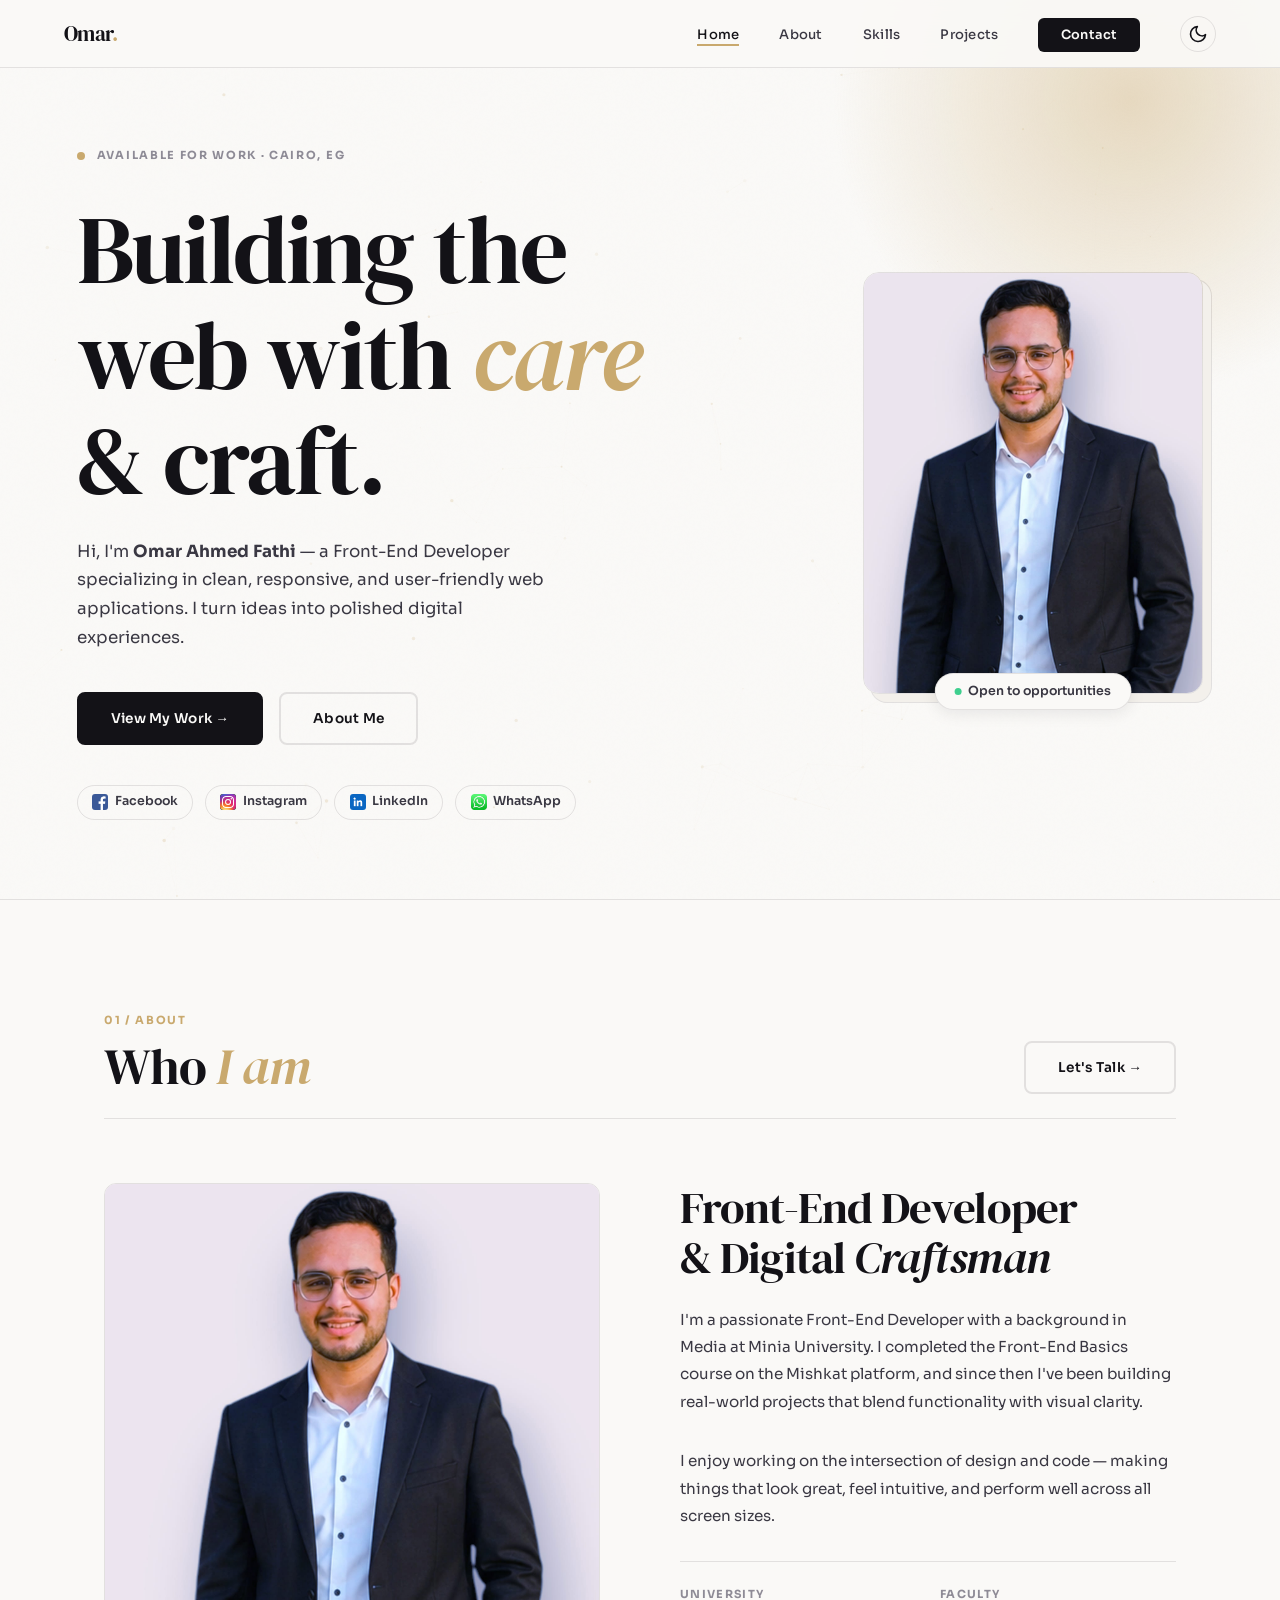
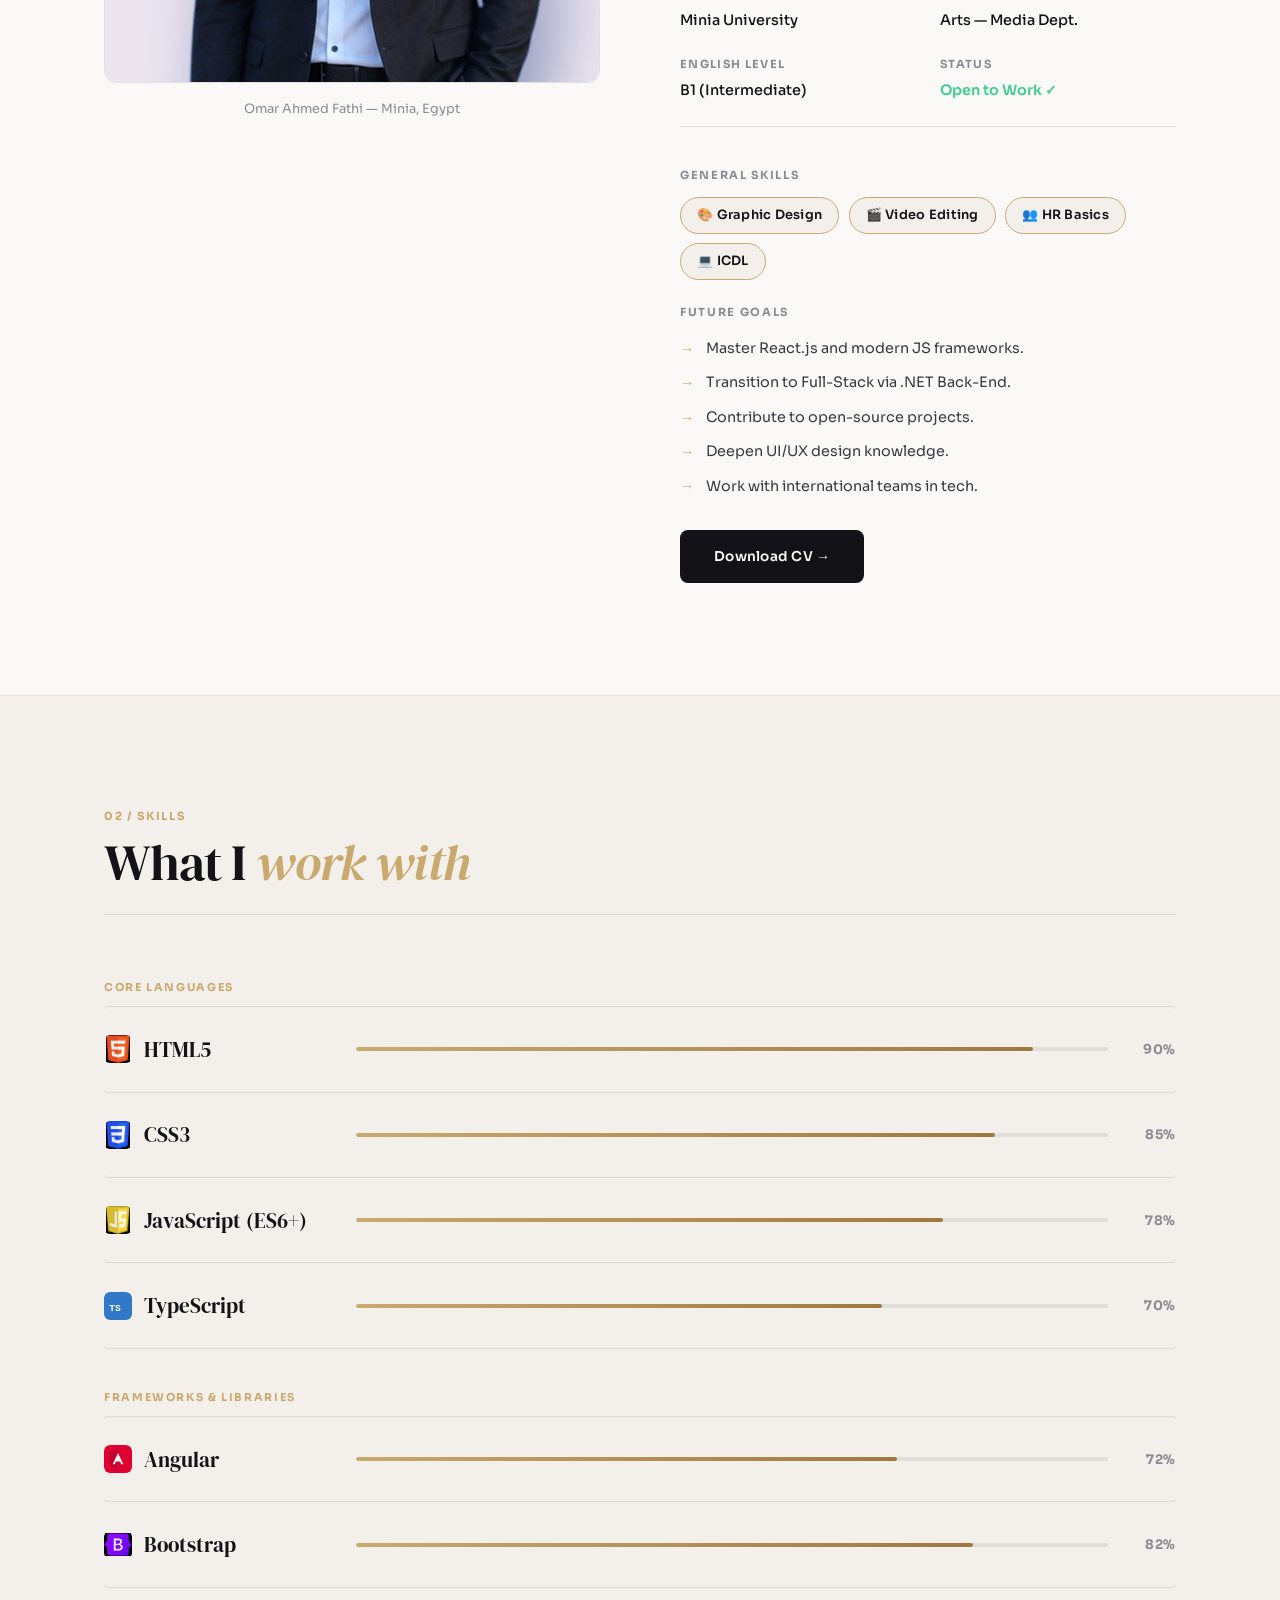
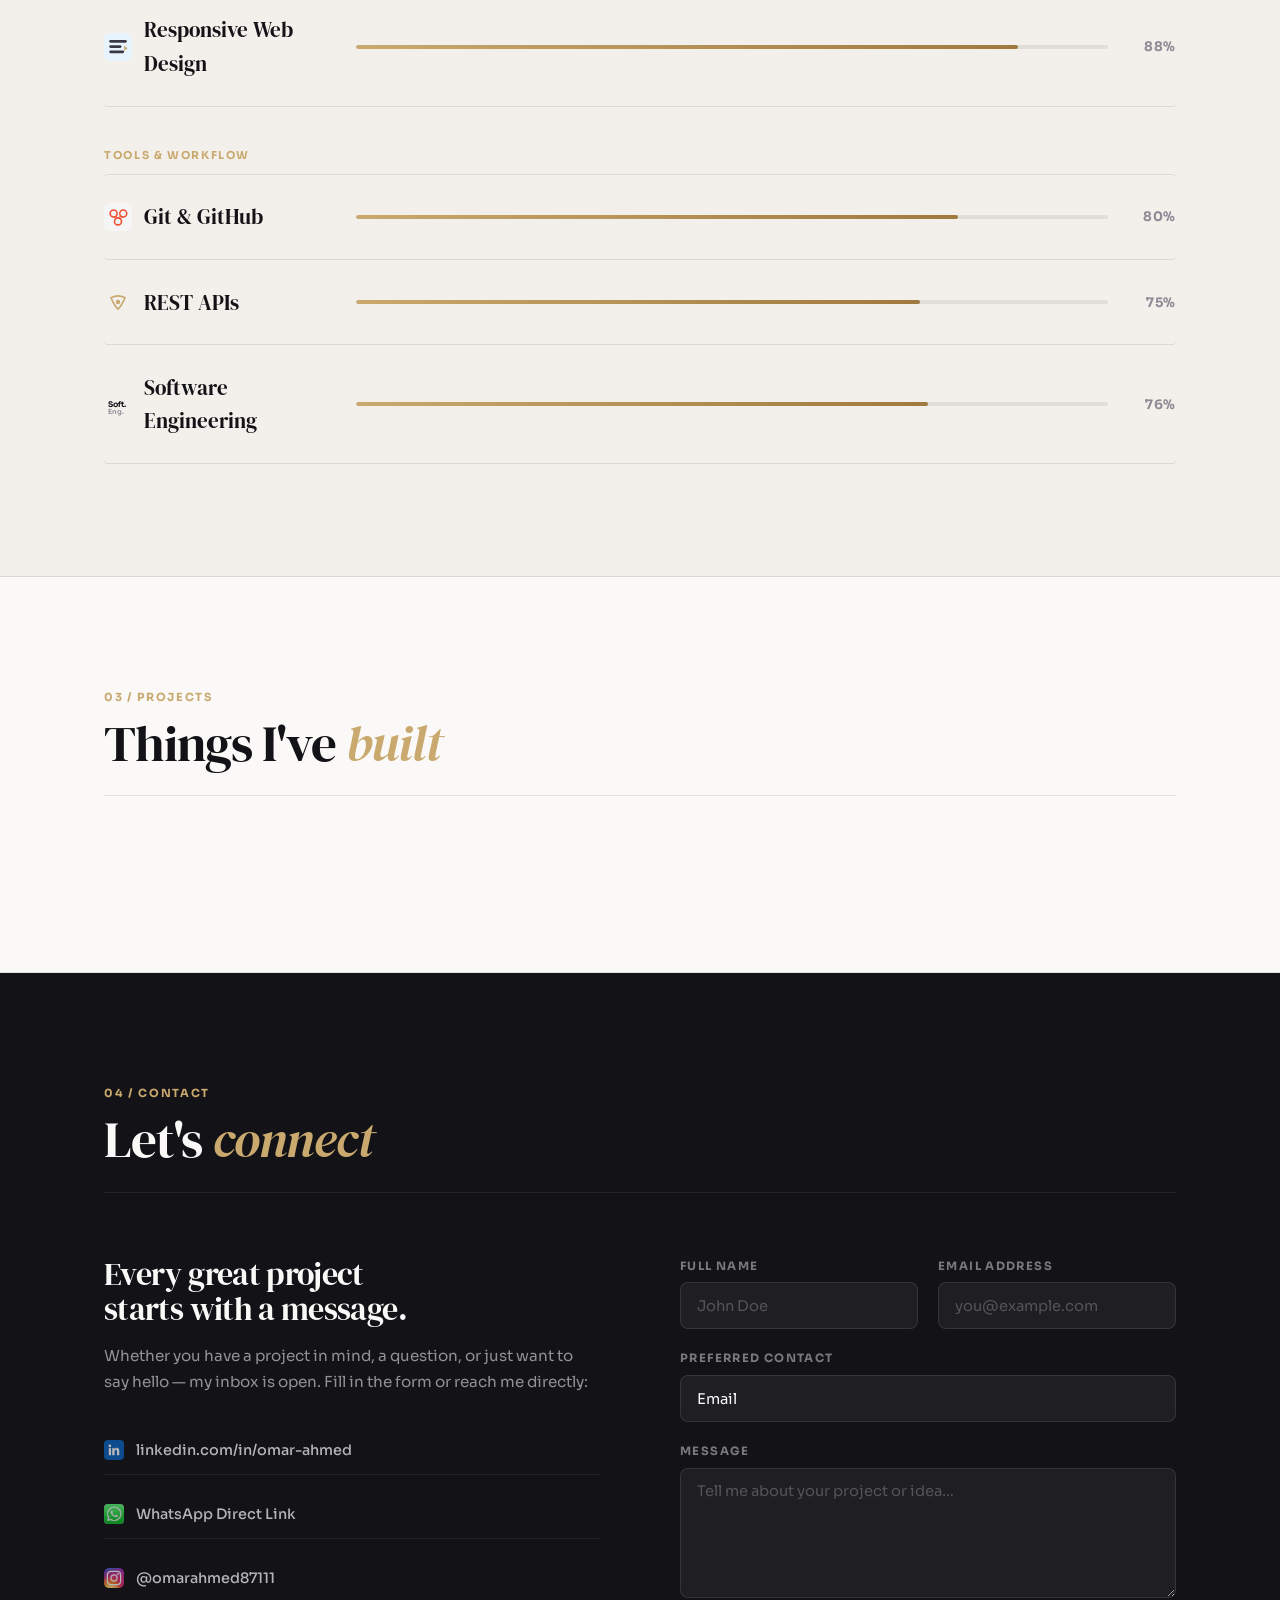
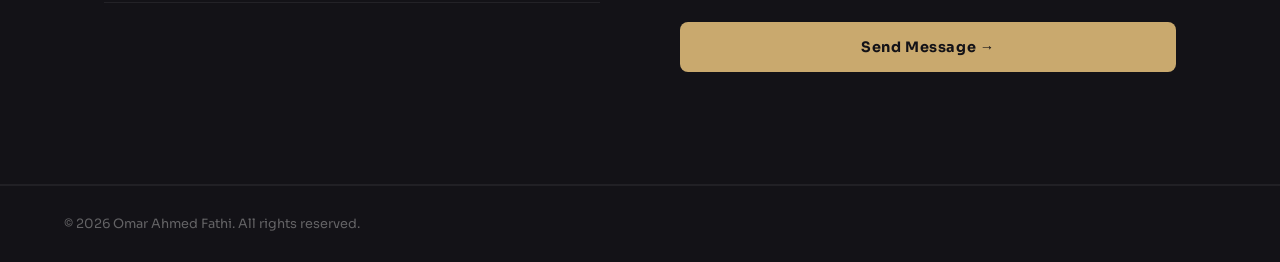
==== commit 82ab023a: "Fix mobile layout: center hero text, prevent horizontal overflow" ====
--- a/Frontend/index.html
+++ b/Frontend/index.html
@@ -8,7 +8,7 @@
   <link rel="preconnect" href="https://fonts.googleapis.com">
   <link rel="preconnect" href="https://fonts.gstatic.com" crossorigin>
   <link href="https://fonts.googleapis.com/css2?family=DM+Serif+Display:ital@0;1&family=Sora:wght@300;400;500;600;700&display=swap" rel="stylesheet">
-  <link rel="stylesheet" href="style.css">
+  <link rel="stylesheet" href="style.css?v=1.3">
 </head>
 <body>
 
--- a/Frontend/style.css
+++ b/Frontend/style.css
@@ -3,110 +3,187 @@
    Design: Editorial / Warm-Modern
 ========================================== */
 
-@import url('https://fonts.googleapis.com/css2?family=DM+Serif+Display:ital@0;1&family=Sora:wght@300;400;500;600;700&display=swap');
+@import url("https://fonts.googleapis.com/css2?family=DM+Serif+Display:ital@0;1&family=Sora:wght@300;400;500;600;700&display=swap");
 
 /* ─── DESIGN TOKENS ─────────────────────── */
 :root {
-  --ink:        #131217;        /* near-black text */
-  --ink-2:      #3a3843;        /* secondary text */
-  --ink-3:      #8e8b96;        /* muted/caption */
-  --paper:      #faf9f7;        /* warm off-white bg */
-  --paper-2:    #f3f0eb;        /* slightly deeper */
-  --warm:       #c9a96e;        /* gold accent */
-  --warm-deep:  #a0793e;        /* dark gold */
-  --line:       rgba(19,18,23,0.1); /* subtle divider */
-  --nav-h:      68px;
+  --ink: #131217; /* near-black text */
+  --ink-2: #3a3843; /* secondary text */
+  --ink-3: #8e8b96; /* muted/caption */
+  --paper: #faf9f7; /* warm off-white bg */
+  --paper-2: #f3f0eb; /* slightly deeper */
+  --warm: #c9a96e; /* gold accent */
+  --warm-deep: #a0793e; /* dark gold */
+  --line: rgba(19, 18, 23, 0.1); /* subtle divider */
+  --nav-h: 68px;
 }
 
 [data-theme="dark"] {
-  --ink:        #f0f0f5;
-  --ink-2:      #c3c3d0;
-  --ink-3:      #8888a0;
-  --paper:      #0b0c10;
-  --paper-2:    #15161d;
-  --warm:       #00e5ff;
-  --warm-deep:  #00b3cc;
-  --line:       rgba(255,255,255,0.1);
+  --ink: #f0f0f5;
+  --ink-2: #c3c3d0;
+  --ink-3: #8888a0;
+  --paper: #0b0c10;
+  --paper-2: #15161d;
+  --warm: #00e5ff;
+  --warm-deep: #00b3cc;
+  --line: rgba(255, 255, 255, 0.1);
 }
 
 /* ─── RESET & BASE ───────────────────────── */
-*, *::before, *::after { box-sizing: border-box; margin: 0; padding: 0; }
-
-html { scroll-behavior: smooth; }
+*,
+*::before,
+*::after {
+  box-sizing: border-box;
+  margin: 0;
+  padding: 0;
+}
+
+html,
+body {
+  overflow-x: hidden;
+  max-width: 100vw;
+}
+
+html {
+  scroll-behavior: smooth;
+}
 
 body {
   background: var(--paper);
   color: var(--ink);
-  font-family: 'Sora', sans-serif;
+  font-family: "Sora", sans-serif;
   font-size: 16px;
   line-height: 1.6;
-  overflow-x: hidden;
   -webkit-font-smoothing: antialiased;
-  transition: background-color 0.4s ease, color 0.4s ease;
-}
-
-img { display: block; max-width: 100%; }
+  transition:
+    background-color 0.4s ease,
+    color 0.4s ease;
+}
+
+img {
+  display: block;
+  max-width: 100%;
+}
 
 /* ─── KEYFRAME ANIMATIONS ────────────────── */
 @keyframes fadeUp {
-  from { opacity: 0; transform: translateY(40px); }
-  to   { opacity: 1; transform: translateY(0); }
+  from {
+    opacity: 0;
+    transform: translateY(40px);
+  }
+  to {
+    opacity: 1;
+    transform: translateY(0);
+  }
 }
 
 @keyframes fadeIn {
-  from { opacity: 0; }
-  to   { opacity: 1; }
+  from {
+    opacity: 0;
+  }
+  to {
+    opacity: 1;
+  }
 }
 
 @keyframes slideInLeft {
-  from { opacity: 0; transform: translateX(-50px); }
-  to   { opacity: 1; transform: translateX(0); }
+  from {
+    opacity: 0;
+    transform: translateX(-50px);
+  }
+  to {
+    opacity: 1;
+    transform: translateX(0);
+  }
 }
 
 @keyframes slideInRight {
-  from { opacity: 0; transform: translateX(50px); }
-  to   { opacity: 1; transform: translateX(0); }
+  from {
+    opacity: 0;
+    transform: translateX(50px);
+  }
+  to {
+    opacity: 1;
+    transform: translateX(0);
+  }
 }
 
 @keyframes scaleIn {
-  from { opacity: 0; transform: scale(0.88); }
-  to   { opacity: 1; transform: scale(1); }
+  from {
+    opacity: 0;
+    transform: scale(0.88);
+  }
+  to {
+    opacity: 1;
+    transform: scale(1);
+  }
 }
 
 @keyframes floatY {
-  0%, 100% { transform: translateY(0px); }
-  50%       { transform: translateY(-14px); }
+  0%,
+  100% {
+    transform: translateY(0px);
+  }
+  50% {
+    transform: translateY(-14px);
+  }
 }
 
 @keyframes floatBlob {
-  0%, 100% { transform: translate(0,0) scale(1); }
-  33%       { transform: translate(30px,-20px) scale(1.05); }
-  66%       { transform: translate(-20px,15px) scale(0.97); }
+  0%,
+  100% {
+    transform: translate(0, 0) scale(1);
+  }
+  33% {
+    transform: translate(30px, -20px) scale(1.05);
+  }
+  66% {
+    transform: translate(-20px, 15px) scale(0.97);
+  }
 }
 
 @keyframes shimmer {
-  0%   { background-position: -400px 0; }
-  100% { background-position: 400px 0; }
+  0% {
+    background-position: -400px 0;
+  }
+  100% {
+    background-position: 400px 0;
+  }
 }
 
 @keyframes rotateBorder {
-  from { transform: rotate(0deg); }
-  to   { transform: rotate(360deg); }
+  from {
+    transform: rotate(0deg);
+  }
+  to {
+    transform: rotate(360deg);
+  }
 }
 
 @keyframes glowPulse {
-  0%, 100% { box-shadow: 0 0 15px rgba(201,169,110,0.3); }
-  50%       { box-shadow: 0 0 35px rgba(201,169,110,0.7); }
-}
-
-[data-theme="dark"] { --glow: rgba(0,229,255,0.4); }
-:root { --glow: rgba(201,169,110,0.4); }
+  0%,
+  100% {
+    box-shadow: 0 0 15px rgba(201, 169, 110, 0.3);
+  }
+  50% {
+    box-shadow: 0 0 35px rgba(201, 169, 110, 0.7);
+  }
+}
+
+[data-theme="dark"] {
+  --glow: rgba(0, 229, 255, 0.4);
+}
+:root {
+  --glow: rgba(201, 169, 110, 0.4);
+}
 
 /* ─── SCROLL REVEAL ─────────────────────── */
 .reveal {
   opacity: 0;
   transform: translateY(36px);
-  transition: opacity 0.7s cubic-bezier(.22,1,.36,1), transform 0.7s cubic-bezier(.22,1,.36,1);
+  transition:
+    opacity 0.7s cubic-bezier(0.22, 1, 0.36, 1),
+    transform 0.7s cubic-bezier(0.22, 1, 0.36, 1);
 }
 
 .reveal.visible {
@@ -114,23 +191,35 @@
   transform: translateY(0);
 }
 
-.reveal[data-d="1"] { transition-delay: 0.08s; }
-.reveal[data-d="2"] { transition-delay: 0.18s; }
-.reveal[data-d="3"] { transition-delay: 0.28s; }
-.reveal[data-d="4"] { transition-delay: 0.38s; }
-.reveal[data-d="5"] { transition-delay: 0.48s; }
-
+.reveal[data-d="1"] {
+  transition-delay: 0.08s;
+}
+.reveal[data-d="2"] {
+  transition-delay: 0.18s;
+}
+.reveal[data-d="3"] {
+  transition-delay: 0.28s;
+}
+.reveal[data-d="4"] {
+  transition-delay: 0.38s;
+}
+.reveal[data-d="5"] {
+  transition-delay: 0.48s;
+}
 
 /* ─── TYPOGRAPHY ─────────────────────────── */
-h1, h2, h3, .serif {
-  font-family: 'DM Serif Display', serif;
+h1,
+h2,
+h3,
+.serif {
+  font-family: "DM Serif Display", serif;
   font-weight: 400;
   line-height: 1.1;
   letter-spacing: -0.02em;
 }
 
 .label {
-  font-family: 'Sora', sans-serif;
+  font-family: "Sora", sans-serif;
   font-size: 0.7rem;
   font-weight: 700;
   letter-spacing: 0.15em;
@@ -138,22 +227,28 @@
   color: var(--ink-3);
 }
 
-.accent-text { color: var(--warm); }
+.accent-text {
+  color: var(--warm);
+}
 
 /* ─── NAV ────────────────────────────────── */
 #mainNav {
   position: fixed;
-  top: 0; left: 0; right: 0;
+  top: 0;
+  left: 0;
+  right: 0;
   height: var(--nav-h);
   z-index: 999;
   display: flex;
   align-items: center;
-  background: rgba(250,249,247,0.92);
+  background: rgba(250, 249, 247, 0.92);
   backdrop-filter: blur(14px);
   -webkit-backdrop-filter: blur(14px);
   border-bottom: 1px solid var(--line);
   padding: 0 clamp(1.5rem, 5vw, 4rem);
-  transition: box-shadow 0.3s, background 0.4s ease;
+  transition:
+    box-shadow 0.3s,
+    background 0.4s ease;
 }
 
 [data-theme="dark"] #mainNav {
@@ -161,7 +256,7 @@
 }
 
 #mainNav.scrolled {
-  box-shadow: 0 2px 24px rgba(19,18,23,0.06);
+  box-shadow: 0 2px 24px rgba(19, 18, 23, 0.06);
 }
 
 .nav-inner {
@@ -174,14 +269,16 @@
 }
 
 .nav-logo {
-  font-family: 'DM Serif Display', serif;
+  font-family: "DM Serif Display", serif;
   font-size: 1.3rem;
   color: var(--ink);
   text-decoration: none;
   letter-spacing: -0.03em;
 }
 
-.nav-logo span { color: var(--warm); }
+.nav-logo span {
+  color: var(--warm);
+}
 
 .nav-links {
   display: flex;
@@ -201,18 +298,24 @@
 }
 
 .nav-links a::after {
-  content: '';
+  content: "";
   position: absolute;
-  bottom: -3px; left: 0;
-  width: 0; height: 1.5px;
+  bottom: -3px;
+  left: 0;
+  width: 0;
+  height: 1.5px;
   background: var(--warm);
   transition: width 0.25s ease;
 }
 
 .nav-links a:hover,
-.nav-links a.active { color: var(--ink); }
+.nav-links a.active {
+  color: var(--ink);
+}
 .nav-links a:hover::after,
-.nav-links a.active::after { width: 100%; }
+.nav-links a.active::after {
+  width: 100%;
+}
 
 .nav-cta {
   background: var(--ink) !important;
@@ -221,10 +324,14 @@
   border-radius: 6px !important;
   font-size: 0.8rem !important;
   font-weight: 600 !important;
-  transition: background 0.25s, transform 0.2s !important;
-}
-
-.nav-cta::after { display: none !important; }
+  transition:
+    background 0.25s,
+    transform 0.2s !important;
+}
+
+.nav-cta::after {
+  display: none !important;
+}
 .nav-cta:hover {
   background: var(--warm-deep) !important;
   transform: translateY(-1px) !important;
@@ -263,7 +370,11 @@
   display: flex;
   align-items: center;
   justify-content: center;
-  transition: border-color 0.25s, transform 0.2s, background 0.3s, color 0.3s;
+  transition:
+    border-color 0.25s,
+    transform 0.2s,
+    background 0.3s,
+    color 0.3s;
   padding: 0;
   line-height: 1;
 }
@@ -289,7 +400,7 @@
 
 /* Animated blob decorations */
 #home::after {
-  content: '';
+  content: "";
   position: absolute;
   width: 600px;
   height: 600px;
@@ -304,7 +415,7 @@
 
 /* Subtle background grain */
 #home::before {
-  content: '';
+  content: "";
   position: absolute;
   inset: 0;
   background-image: url("data:image/svg+xml,%3Csvg viewBox='0 0 256 256' xmlns='http://www.w3.org/2000/svg'%3E%3Cfilter id='n'%3E%3CfeTurbulence type='fractalNoise' baseFrequency='0.9' numOctaves='4' stitchTiles='stitch'/%3E%3C/filter%3E%3Crect width='100%25' height='100%25' filter='url(%23n)' opacity='0.03'/%3E%3C/svg%3E");
@@ -326,10 +437,10 @@
 
 /* Hero entrance animations */
 .hero-text {
-  animation: slideInLeft 0.9s cubic-bezier(.22,1,.36,1) both;
+  animation: slideInLeft 0.9s cubic-bezier(0.22, 1, 0.36, 1) both;
 }
 .hero-photo-wrap {
-  animation: slideInRight 0.9s cubic-bezier(.22,1,.36,1) 0.15s both;
+  animation: slideInRight 0.9s cubic-bezier(0.22, 1, 0.36, 1) 0.15s both;
 }
 
 .hero-eyebrow {
@@ -340,19 +451,27 @@
 }
 
 .hero-eyebrow .dot {
-  width: 8px; height: 8px;
+  width: 8px;
+  height: 8px;
   border-radius: 50%;
   background: var(--warm);
   animation: pulse 2s ease-in-out infinite;
 }
 
 @keyframes pulse {
-  0%, 100% { opacity: 1; transform: scale(1); }
-  50%       { opacity: 0.5; transform: scale(0.85); }
+  0%,
+  100% {
+    opacity: 1;
+    transform: scale(1);
+  }
+  50% {
+    opacity: 0.5;
+    transform: scale(0.85);
+  }
 }
 
 .hero-title {
-  font-size: clamp(3.2rem, 6.5vw, 6rem);
+  font-size: clamp(2.2rem, 8vw, 6rem);
   color: var(--ink);
   margin-bottom: 1.5rem;
 }
@@ -384,7 +503,7 @@
   gap: 0.5rem;
   background: var(--ink);
   color: var(--paper);
-  font-family: 'Sora', sans-serif;
+  font-family: "Sora", sans-serif;
   font-size: 0.85rem;
   font-weight: 600;
   padding: 0.85rem 2rem;
@@ -400,7 +519,7 @@
   border-color: var(--warm-deep);
   color: #fff;
   transform: translateY(-2px);
-  box-shadow: 0 8px 20px rgba(0,0,0,0.1);
+  box-shadow: 0 8px 20px rgba(0, 0, 0, 0.1);
 }
 
 .btn-secondary {
@@ -409,7 +528,7 @@
   gap: 0.5rem;
   background: transparent;
   color: var(--ink);
-  font-family: 'Sora', sans-serif;
+  font-family: "Sora", sans-serif;
   font-size: 0.85rem;
   font-weight: 600;
   padding: 0.85rem 2rem;
@@ -441,7 +560,7 @@
 
 [data-theme="dark"] .btn-secondary {
   color: var(--ink);
-  border-color: rgba(255,255,255,0.2);
+  border-color: rgba(255, 255, 255, 0.2);
 }
 
 [data-theme="dark"] .btn-secondary:hover {
@@ -458,14 +577,20 @@
   border-radius: 16px;
   overflow: hidden;
   border: 1px solid var(--line);
-  box-shadow: 8px 8px 0 var(--paper-2), 8px 8px 0 1px var(--line);
-  transition: transform 0.4s ease, box-shadow 0.4s ease;
+  box-shadow:
+    8px 8px 0 var(--paper-2),
+    8px 8px 0 1px var(--line);
+  transition:
+    transform 0.4s ease,
+    box-shadow 0.4s ease;
   animation: floatY 5s ease-in-out infinite;
 }
 
 .hero-photo-card:hover {
   transform: translateY(-6px) scale(1.01);
-  box-shadow: 16px 16px 0 var(--paper-2), 16px 16px 0 1px var(--line);
+  box-shadow:
+    16px 16px 0 var(--paper-2),
+    16px 16px 0 1px var(--line);
 }
 
 .hero-photo-card img {
@@ -477,7 +602,9 @@
   transition: filter 0.4s;
 }
 
-.hero-photo-card:hover img { filter: saturate(1.1); }
+.hero-photo-card:hover img {
+  filter: saturate(1.1);
+}
 
 .hero-badge {
   position: absolute;
@@ -492,14 +619,15 @@
   font-weight: 600;
   color: var(--ink-2);
   white-space: nowrap;
-  box-shadow: 0 4px 16px rgba(19,18,23,0.08);
+  box-shadow: 0 4px 16px rgba(19, 18, 23, 0.08);
   display: flex;
   align-items: center;
   gap: 0.4rem;
 }
 
 .status-dot {
-  width: 7px; height: 7px;
+  width: 7px;
+  height: 7px;
   border-radius: 50%;
   background: #3ecf8e;
   animation: pulse 1.8s ease-in-out infinite;
@@ -508,6 +636,7 @@
 /* Social links */
 .hero-socials {
   display: flex;
+  flex-wrap: wrap;
   gap: 0.75rem;
   margin-top: 2.5rem;
 }
@@ -527,7 +656,8 @@
 }
 
 .social-pill img {
-  width: 16px; height: 16px;
+  width: 16px;
+  height: 16px;
   border-radius: 3px;
   object-fit: cover;
 }
@@ -566,7 +696,7 @@
 }
 
 .section-title {
-  font-family: 'DM Serif Display', serif;
+  font-family: "DM Serif Display", serif;
   font-size: clamp(2.2rem, 4vw, 3.2rem);
   color: var(--ink);
   font-weight: 400;
@@ -665,7 +795,7 @@
 }
 
 .goals-list li::before {
-  content: '→';
+  content: "→";
   color: var(--warm);
   font-weight: 700;
   flex-shrink: 0;
@@ -689,11 +819,14 @@
   background: var(--paper-2);
   border: 1.5px solid var(--warm);
   color: var(--ink);
-  font-family: 'Sora', sans-serif;
+  font-family: "Sora", sans-serif;
   font-size: 0.8rem;
   font-weight: 600;
   letter-spacing: 0.02em;
-  transition: background 0.25s, color 0.25s, transform 0.2s;
+  transition:
+    background 0.25s,
+    color 0.25s,
+    transform 0.2s;
   cursor: default;
 }
 
@@ -713,7 +846,6 @@
   background: var(--warm);
   color: #0b0c10;
 }
-
 
 /* ─── SKILLS SECTION ─────────────────────── */
 #skills {
@@ -735,11 +867,15 @@
   gap: 2rem;
   padding: 1.6rem 0;
   border-bottom: 1px solid var(--line);
-  transition: background 0.2s, padding 0.2s;
+  transition:
+    background 0.2s,
+    padding 0.2s;
   border-radius: 4px;
 }
 
-.skill-row:first-child { border-top: 1px solid var(--line); }
+.skill-row:first-child {
+  border-top: 1px solid var(--line);
+}
 
 .skill-row:hover {
   background: var(--paper);
@@ -750,7 +886,7 @@
 }
 
 .skill-name {
-  font-family: 'DM Serif Display', serif;
+  font-family: "DM Serif Display", serif;
   font-size: 1.3rem;
   color: var(--ink);
   display: flex;
@@ -759,14 +895,15 @@
 }
 
 .skill-name img {
-  width: 28px; height: 28px;
+  width: 28px;
+  height: 28px;
   border-radius: 6px;
   object-fit: contain;
 }
 
 .skill-bar-wrap {
   height: 4px;
-  background: rgba(19,18,23,0.08);
+  background: rgba(19, 18, 23, 0.08);
   border-radius: 4px;
   overflow: hidden;
 }
@@ -831,17 +968,25 @@
   gap: 1rem;
   text-decoration: none;
   color: inherit;
-  transition: transform 0.35s cubic-bezier(.22,1,.36,1), box-shadow 0.35s ease, border-color 0.35s ease;
+  transition:
+    transform 0.35s cubic-bezier(0.22, 1, 0.36, 1),
+    box-shadow 0.35s ease,
+    border-color 0.35s ease;
   position: relative;
   overflow: hidden;
 }
 
 /* shimmer on hover */
 .project-item::after {
-  content: '';
+  content: "";
   position: absolute;
   inset: 0;
-  background: linear-gradient(105deg, transparent 40%, rgba(255,255,255,0.06) 50%, transparent 60%);
+  background: linear-gradient(
+    105deg,
+    transparent 40%,
+    rgba(255, 255, 255, 0.06) 50%,
+    transparent 60%
+  );
   background-size: 400px 100%;
   opacity: 0;
   transition: opacity 0.3s;
@@ -850,7 +995,7 @@
 
 .project-item:hover {
   transform: translateY(-6px);
-  box-shadow: 0 20px 50px rgba(0,0,0,0.12);
+  box-shadow: 0 20px 50px rgba(0, 0, 0, 0.12);
   border-color: var(--warm);
 }
 
@@ -891,18 +1036,24 @@
 }
 
 .project-item::before {
-  content: '';
+  content: "";
   position: absolute;
-  bottom: 0; left: 0;
-  width: 100%; height: 3px;
+  bottom: 0;
+  left: 0;
+  width: 100%;
+  height: 3px;
   background: linear-gradient(90deg, var(--warm), var(--warm-deep));
   transform: scaleX(0);
   transform-origin: left;
   transition: transform 0.35s ease;
 }
 
-.project-item:hover { background: var(--paper-2); }
-.project-item:hover::before { transform: scaleX(1); }
+.project-item:hover {
+  background: var(--paper-2);
+}
+.project-item:hover::before {
+  transform: scaleX(1);
+}
 
 .project-index {
   font-size: 0.68rem;
@@ -913,7 +1064,7 @@
 }
 
 .project-name {
-  font-family: 'DM Serif Display', serif;
+  font-family: "DM Serif Display", serif;
   font-size: 1.5rem;
   color: var(--ink);
   line-height: 1.2;
@@ -943,7 +1094,9 @@
   letter-spacing: 0.04em;
 }
 
-.project-item:hover .tag { border-color: rgba(19,18,23,0.2); }
+.project-item:hover .tag {
+  border-color: rgba(19, 18, 23, 0.2);
+}
 
 .project-link-row {
   display: flex;
@@ -956,24 +1109,28 @@
   transition: color 0.2s;
 }
 
-.project-item:hover .project-link-row { color: var(--warm-deep); }
+.project-item:hover .project-link-row {
+  color: var(--warm-deep);
+}
 
 /* ─── CONTACT SECTION ────────────────────── */
 #contact {
   padding: 7rem 0;
   background: var(--ink);
   color: var(--paper);
-  border-bottom: 1px solid rgba(255,255,255,0.06);
-}
-
-#contact .section-num { color: var(--warm); }
+  border-bottom: 1px solid rgba(255, 255, 255, 0.06);
+}
+
+#contact .section-num {
+  color: var(--warm);
+}
 
 #contact .section-title {
   color: var(--paper);
 }
 
 #contact .section-header {
-  border-bottom-color: rgba(255,255,255,0.08);
+  border-bottom-color: rgba(255, 255, 255, 0.08);
 }
 
 .contact-grid {
@@ -987,12 +1144,12 @@
   font-size: clamp(1.4rem, 2.5vw, 2rem);
   color: var(--paper);
   margin-bottom: 1rem;
-  font-family: 'DM Serif Display', serif;
+  font-family: "DM Serif Display", serif;
 }
 
 .contact-intro p {
   font-size: 0.95rem;
-  color: rgba(250,249,247,0.55);
+  color: rgba(250, 249, 247, 0.55);
   line-height: 1.7;
   margin-bottom: 2rem;
 }
@@ -1008,71 +1165,94 @@
   align-items: center;
   gap: 0.75rem;
   text-decoration: none;
-  color: rgba(250,249,247,0.7);
+  color: rgba(250, 249, 247, 0.7);
   font-size: 0.9rem;
   font-weight: 500;
   padding: 0.75rem 0;
-  border-bottom: 1px solid rgba(255,255,255,0.07);
+  border-bottom: 1px solid rgba(255, 255, 255, 0.07);
   transition: color 0.2s;
 }
 
 .contact-link-item img {
-  width: 20px; height: 20px;
+  width: 20px;
+  height: 20px;
   border-radius: 4px;
   object-fit: cover;
   opacity: 0.7;
 }
 
-.contact-link-item:hover { color: var(--warm); }
-.contact-link-item:hover img { opacity: 1; }
+.contact-link-item:hover {
+  color: var(--warm);
+}
+.contact-link-item:hover img {
+  opacity: 1;
+}
 
 /* Form */
-.contact-form-wrap { display: flex; flex-direction: column; gap: 1.25rem; }
-
-.field-group { display: flex; flex-direction: column; gap: 0.45rem; }
+.contact-form-wrap {
+  display: flex;
+  flex-direction: column;
+  gap: 1.25rem;
+}
+
+.field-group {
+  display: flex;
+  flex-direction: column;
+  gap: 0.45rem;
+}
 
 .field-label {
   font-size: 0.72rem;
   font-weight: 700;
   letter-spacing: 0.12em;
   text-transform: uppercase;
-  color: rgba(250,249,247,0.45);
+  color: rgba(250, 249, 247, 0.45);
 }
 
 .field-input,
 .field-select,
 .field-textarea {
-  background: rgba(255,255,255,0.05);
-  border: 1.5px solid rgba(255,255,255,0.1);
+  background: rgba(255, 255, 255, 0.05);
+  border: 1.5px solid rgba(255, 255, 255, 0.1);
   color: var(--paper);
-  font-family: 'Sora', sans-serif;
+  font-family: "Sora", sans-serif;
   font-size: 0.92rem;
   border-radius: 8px;
   padding: 0.85rem 1rem;
   width: 100%;
   outline: none;
-  transition: border-color 0.25s, background 0.25s;
+  transition:
+    border-color 0.25s,
+    background 0.25s;
   -webkit-appearance: none;
 }
 
 .field-input::placeholder,
-.field-textarea::placeholder { color: rgba(250,249,247,0.25); }
+.field-textarea::placeholder {
+  color: rgba(250, 249, 247, 0.25);
+}
 
 .field-input:focus,
 .field-select:focus,
 .field-textarea:focus {
   border-color: var(--warm);
-  background: rgba(255,255,255,0.08);
-}
-
-.field-select option { background: #1a1820; color: var(--paper); }
-
-.field-textarea { resize: vertical; min-height: 130px; }
+  background: rgba(255, 255, 255, 0.08);
+}
+
+.field-select option {
+  background: #1a1820;
+  color: var(--paper);
+}
+
+.field-textarea {
+  resize: vertical;
+  min-height: 130px;
+}
 
 .form-submit {
   background: var(--warm);
   color: var(--ink);
-  font-family: 'Sora', sans-serif;
+  font-family: "Sora", sans-serif;
   font-size: 0.9rem;
   font-weight: 700;
   padding: 1rem;
@@ -1088,7 +1268,7 @@
 .form-submit:hover {
   background: #fff;
   transform: translateY(-2px);
-  box-shadow: 0 6px 24px rgba(0,0,0,0.25);
+  box-shadow: 0 6px 24px rgba(0, 0, 0, 0.25);
 }
 
 .form-submit:disabled {
@@ -1106,7 +1286,7 @@
 /* ─── FOOTER ─────────────────────────────── */
 footer {
   background: var(--ink);
-  border-top: 1px solid rgba(255,255,255,0.06);
+  border-top: 1px solid rgba(255, 255, 255, 0.06);
   padding: 1.75rem clamp(1.5rem, 5vw, 4rem);
   display: flex;
   align-items: center;
@@ -1117,39 +1297,55 @@
 
 footer p {
   font-size: 0.8rem;
-  color: rgba(250,249,247,0.35);
+  color: rgba(250, 249, 247, 0.35);
 }
 
 .footer-dash-link {
   font-size: 0.78rem;
   font-weight: 600;
-  color: rgba(250,249,247,0.35);
+  color: rgba(250, 249, 247, 0.35);
   text-decoration: none;
   letter-spacing: 0.04em;
   transition: color 0.2s;
 }
 
-.footer-dash-link:hover { color: var(--warm); }
+.footer-dash-link:hover {
+  color: var(--warm);
+}
 
 /* ─── SCROLL REVEAL ──────────────────────── */
 .reveal {
   opacity: 0;
   transform: translateY(24px);
-  transition: opacity 0.75s ease, transform 0.75s cubic-bezier(0.25, 0.8, 0.25, 1);
-}
-
-.reveal.from-left  { transform: translateX(-24px); }
-.reveal.from-right { transform: translateX(24px); }
+  transition:
+    opacity 0.75s ease,
+    transform 0.75s cubic-bezier(0.25, 0.8, 0.25, 1);
+}
+
+.reveal.from-left {
+  transform: translateX(-24px);
+}
+.reveal.from-right {
+  transform: translateX(24px);
+}
 
 .reveal.visible {
   opacity: 1;
   transform: translate(0, 0);
 }
 
-.reveal[data-d="1"] { transition-delay: 0.08s; }
-.reveal[data-d="2"] { transition-delay: 0.16s; }
-.reveal[data-d="3"] { transition-delay: 0.24s; }
-.reveal[data-d="4"] { transition-delay: 0.32s; }
+.reveal[data-d="1"] {
+  transition-delay: 0.08s;
+}
+.reveal[data-d="2"] {
+  transition-delay: 0.16s;
+}
+.reveal[data-d="3"] {
+  transition-delay: 0.24s;
+}
+.reveal[data-d="4"] {
+  transition-delay: 0.32s;
+}
 
 /* ─── RESPONSIVE ─────────────────────────── */
 @media (max-width: 900px) {
@@ -1157,43 +1353,91 @@
     grid-template-columns: 1fr;
     text-align: center;
   }
-  .hero-photo-wrap { display: none; }
-  .hero-actions { justify-content: center; }
-  .hero-socials { justify-content: center; }
-  .hero-sub { margin: 0 auto 2.5rem; }
-
-  .about-grid { grid-template-columns: 1fr; gap: 3rem; }
-  .about-photo img { height: 320px; }
+  .hero-text {
+    display: flex;
+    flex-direction: column;
+    align-items: center;
+    width: 100%;
+    max-width: 100%;
+    overflow: hidden;
+  }
+  .hero-title, .hero-sub {
+    text-align: center;
+    width: 100%;
+  }
+  .hero-eyebrow, .hero-actions, .hero-socials {
+    width: 100%;
+    justify-content: center;
+  }
+  .hero-photo-wrap {
+    display: none;
+    animation: none;
+  }
+  .hero-sub {
+    margin: 0 auto 2.5rem;
+  }
+
+  .about-grid {
+    grid-template-columns: 1fr;
+    gap: 3rem;
+  }
+  .about-photo img {
+    height: 320px;
+  }
 
   .skill-row {
     grid-template-columns: 1fr 1fr;
     gap: 1rem;
   }
-  .skill-row .skill-pct { grid-column: 2; justify-self: end; }
-  .skill-row .skill-bar-wrap { grid-column: 1 / -1; }
-
-  .projects-grid { grid-template-columns: 1fr; }
-
-  .contact-grid { grid-template-columns: 1fr; gap: 3rem; }
-
-  .nav-links { display: none; }
-  .nav-toggle { display: flex; }
+  .skill-row .skill-pct {
+    grid-column: 2;
+    justify-self: end;
+  }
+  .skill-row .skill-bar-wrap {
+    grid-column: 1 / -1;
+  }
+
+  .projects-grid {
+    grid-template-columns: 1fr;
+  }
+
+  .contact-grid {
+    grid-template-columns: 1fr;
+    gap: 3rem;
+  }
+
+  .nav-links {
+    display: none;
+  }
+  .nav-toggle {
+    display: flex;
+  }
+
+  .reveal.from-left, .reveal.from-right {
+    transform: translateY(24px) !important;
+  }
+  .reveal.visible {
+    transform: translate(0, 0) !important;
+  }
 
   .nav-links.open {
     display: flex;
     flex-direction: column;
     position: fixed;
     top: var(--nav-h);
-    left: 0; right: 0;
-    background: rgba(250,249,247,0.97);
+    left: 0;
+    right: 0;
+    background: rgba(250, 249, 247, 0.97);
     backdrop-filter: blur(16px);
     padding: 2rem;
     gap: 1.5rem;
     border-bottom: 1px solid var(--line);
-    box-shadow: 0 8px 24px rgba(19,18,23,0.08);
-  }
-
-  .nav-links.open a { font-size: 1.1rem; }
+    box-shadow: 0 8px 24px rgba(19, 18, 23, 0.08);
+  }
+
+  .nav-links.open a {
+    font-size: 1.1rem;
+  }
 
   [data-theme="dark"] .nav-links.open {
     background: rgba(11, 12, 16, 0.97);
@@ -1207,13 +1451,18 @@
 }
 
 @media (max-width: 540px) {
-  #home { padding-left: 1.25rem; padding-right: 1.25rem; }
-  .info-row { grid-template-columns: 1fr; }
+  #home {
+    padding-left: 1.25rem;
+    padding-right: 1.25rem;
+  }
+  .info-row {
+    grid-template-columns: 1fr;
+  }
 }
 
 /* ─── DARK MODE OVERRIDES ────────────────── */
 [data-theme="dark"] .skill-bar-wrap {
-  background: rgba(255,255,255,0.08);
+  background: rgba(255, 255, 255, 0.08);
 }
 
 [data-theme="dark"] .skill-row:hover {
@@ -1221,7 +1470,7 @@
 }
 
 [data-theme="dark"] .project-item:hover .tag {
-  border-color: rgba(255,255,255,0.2);
+  border-color: rgba(255, 255, 255, 0.2);
 }
 
 [data-theme="dark"] #contact {
@@ -1233,7 +1482,9 @@
 }
 
 [data-theme="dark"] .hero-photo-card {
-  box-shadow: 8px 8px 0 var(--paper-2), 8px 8px 0 1px var(--line);
+  box-shadow:
+    8px 8px 0 var(--paper-2),
+    8px 8px 0 1px var(--line);
 }
 
 [data-theme="dark"] .social-pill img {
@@ -1245,6 +1496,13 @@
 }
 
 /* ─── SCROLLBAR ──────────────────────────── */
-::-webkit-scrollbar { width: 5px; }
-::-webkit-scrollbar-track { background: var(--paper); }
-::-webkit-scrollbar-thumb { background: var(--warm); border-radius: 5px; }+::-webkit-scrollbar {
+  width: 5px;
+}
+::-webkit-scrollbar-track {
+  background: var(--paper);
+}
+::-webkit-scrollbar-thumb {
+  background: var(--warm);
+  border-radius: 5px;
+}
